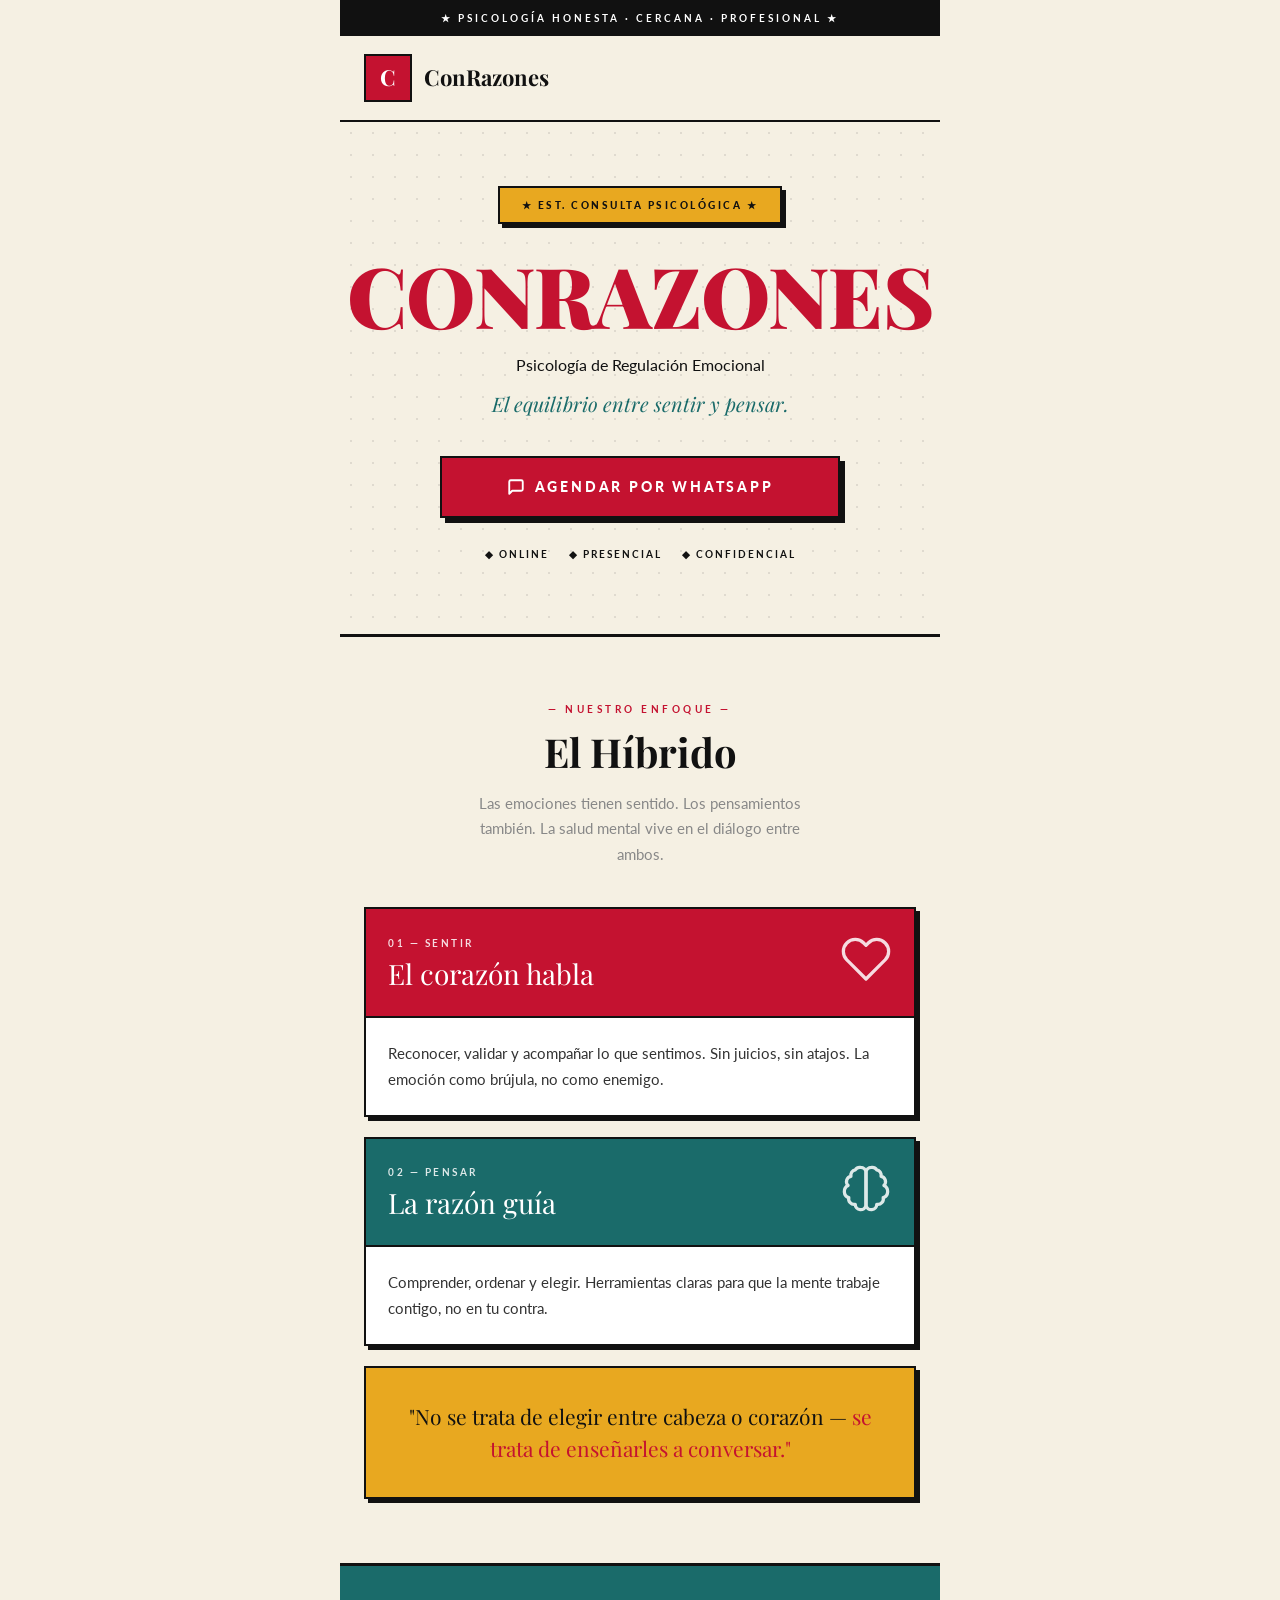
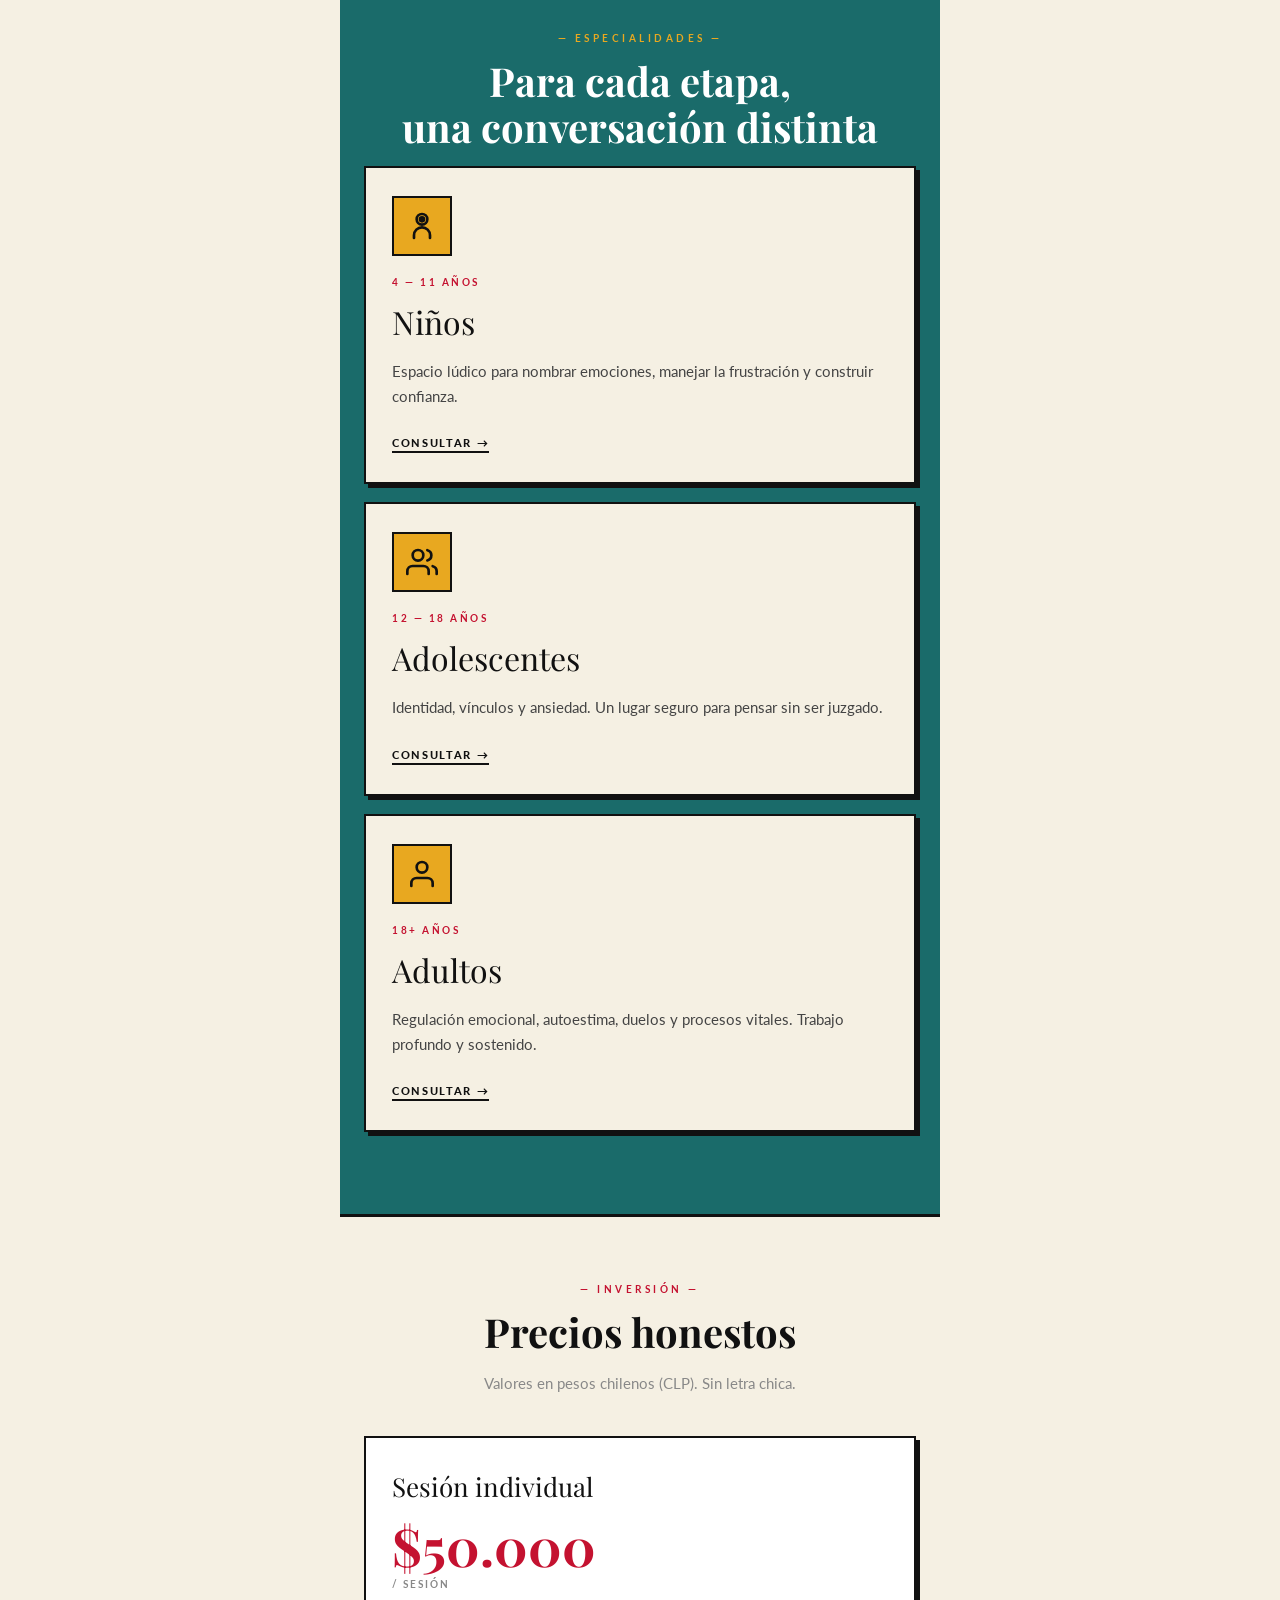
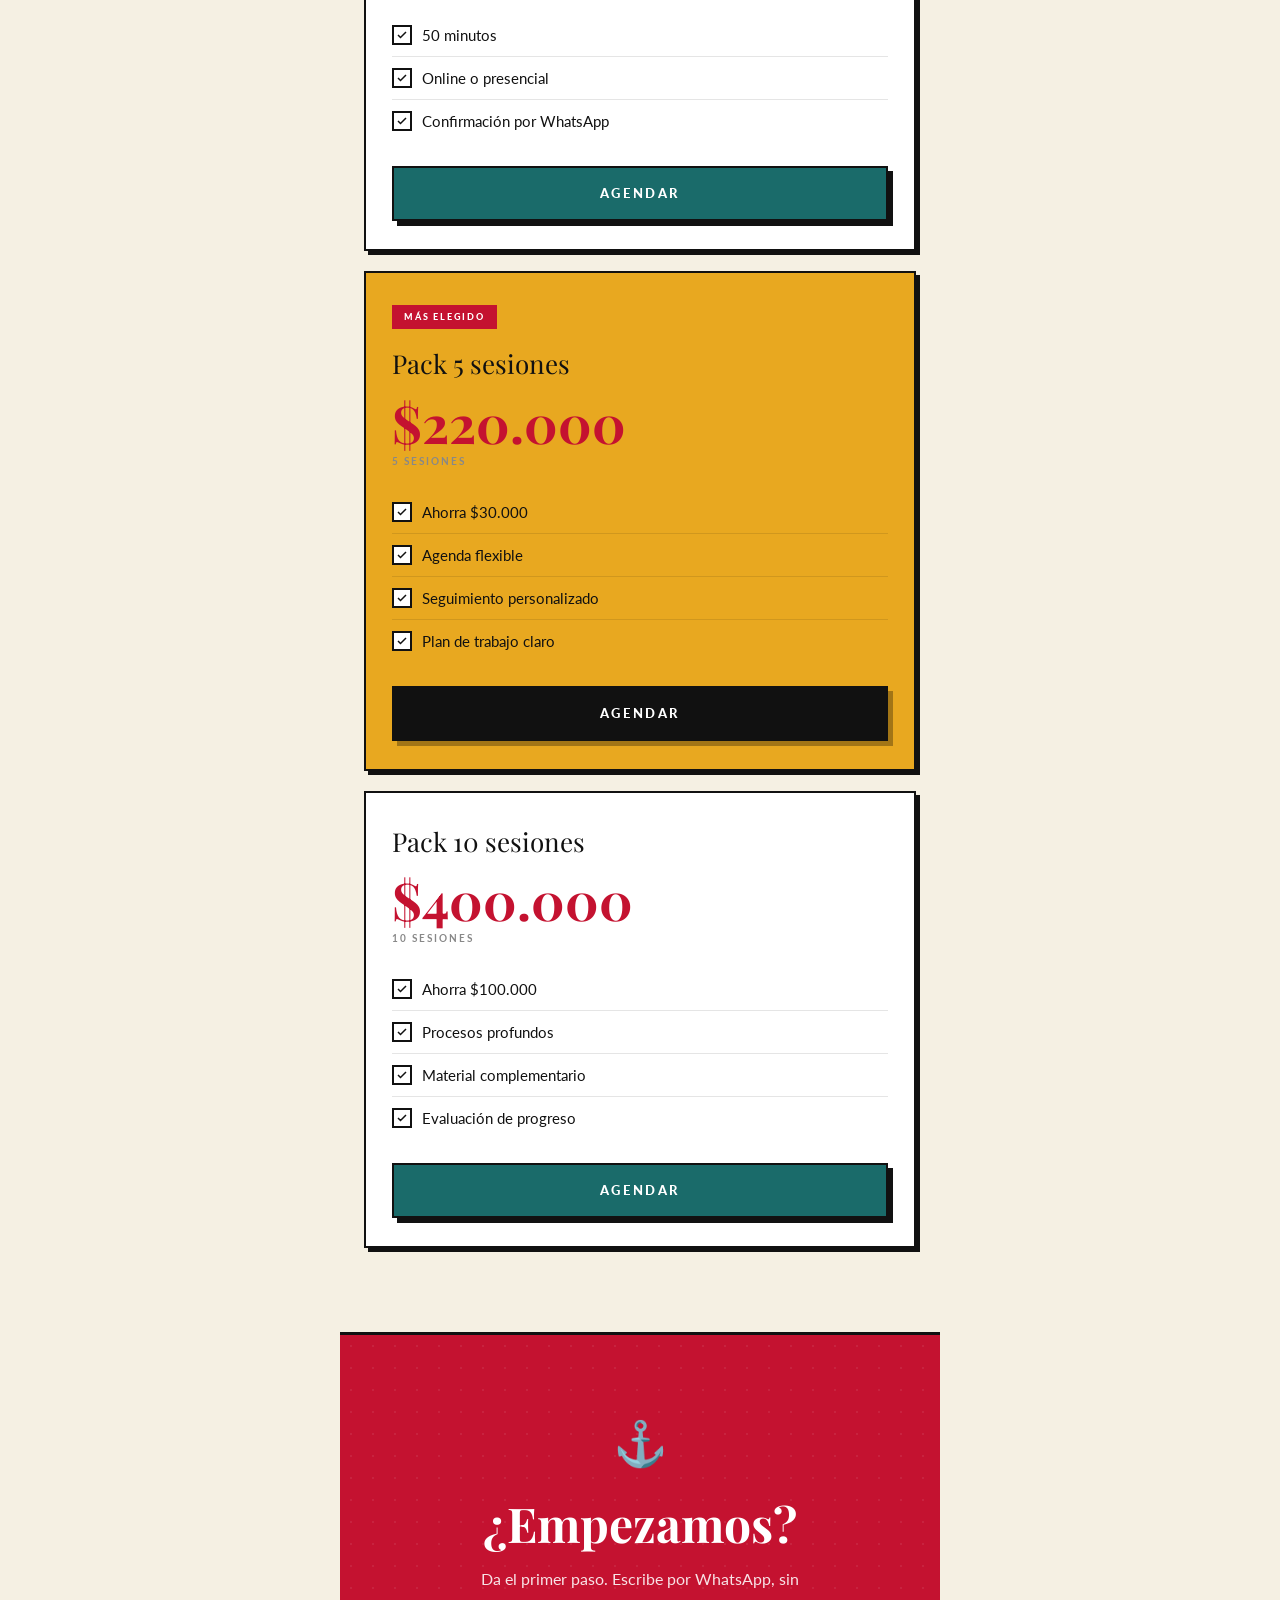
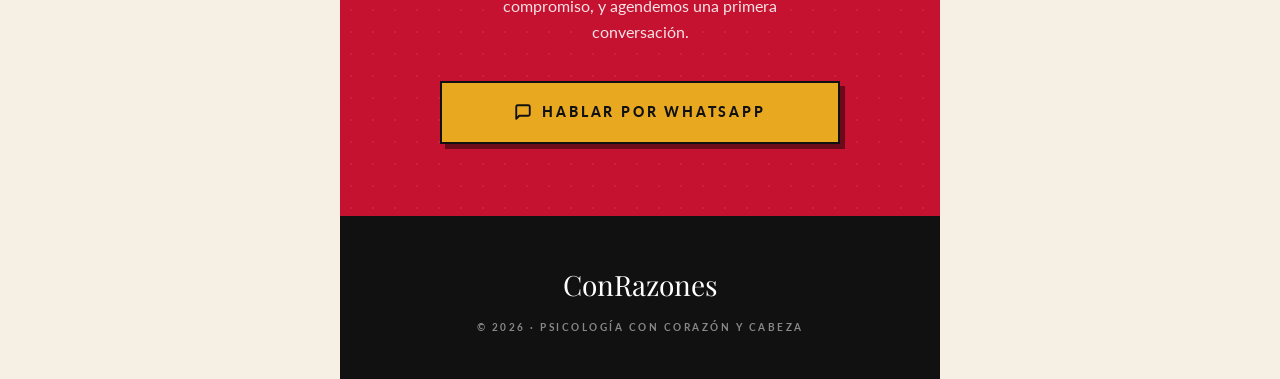
==== index.html @ e1b602b2 "Initial commit: ConRazones landing page" ====
<!DOCTYPE html>
<html lang="es">
<head>
  <meta charset="UTF-8">
  <meta name="viewport" content="width=device-width, initial-scale=1.0">
  <title>ConRazones — Psicología de Regulación Emocional</title>
  <link rel="preconnect" href="https://fonts.googleapis.com">
  <link rel="preconnect" href="https://fonts.gstatic.com" crossorigin>
  <link href="https://fonts.googleapis.com/css2?family=Playfair+Display:ital,wght@0,400;0,600;0,700;0,900;1,400;1,600&family=Lato:wght@300;400;700;900&display=swap" rel="stylesheet">
  <link rel="stylesheet" href="style.css">
</head>
<body>

  <!-- Announcement Bar -->
  <div class="announcement-bar">
    ★ PSICOLOGÍA HONESTA · CERCANA · PROFESIONAL ★
  </div>

  <!-- Header -->
  <header class="site-header">
    <div class="logo">
      <div class="logo-mark">C</div>
      <span class="logo-name">ConRazones</span>
    </div>
  </header>

  <!-- Hero -->
  <section class="hero" id="inicio">
    <div class="hero-inner">
      <span class="hero-badge">★ EST. CONSULTA PSICOLÓGICA ★</span>
      <h1 class="hero-title">CONRAZONES</h1>
      <p class="hero-sub">Psicología de Regulación Emocional</p>
      <p class="hero-tagline">El equilibrio entre sentir y pensar.</p>
      <a href="https://wa.me/56900000000?text=Hola%2C%20me%20gustar%C3%ADa%20agendar%20una%20consulta"
         class="btn btn--red btn--large" target="_blank" rel="noopener">
        <svg class="btn-icon" xmlns="http://www.w3.org/2000/svg" viewBox="0 0 24 24" fill="none" stroke="currentColor" stroke-width="2.5" stroke-linecap="round" stroke-linejoin="round">
          <path d="M21 15a2 2 0 0 1-2 2H7l-4 4V5a2 2 0 0 1 2-2h14a2 2 0 0 1 2 2z"/>
        </svg>
        AGENDAR POR WHATSAPP
      </a>
      <div class="hero-pills">
        <span>◆ ONLINE</span>
        <span>◆ PRESENCIAL</span>
        <span>◆ CONFIDENCIAL</span>
      </div>
    </div>
  </section>

  <!-- Nuestro Enfoque -->
  <section class="approach" id="enfoque">
    <div class="container">
      <p class="eyebrow eyebrow--red">— NUESTRO ENFOQUE —</p>
      <h2 class="section-heading">El Híbrido</h2>
      <p class="section-body">Las emociones tienen sentido. Los pensamientos también. La salud mental vive en el diálogo entre ambos.</p>

      <!-- Card Sentir -->
      <div class="method-card">
        <div class="method-card__header method-card__header--red">
          <div class="method-card__text">
            <span class="method-card__label">01 — SENTIR</span>
            <h3 class="method-card__title">El corazón habla</h3>
          </div>
          <div class="method-card__icon">
            <svg xmlns="http://www.w3.org/2000/svg" width="52" height="52" viewBox="0 0 24 24" fill="none" stroke="currentColor" stroke-width="1.5" stroke-linecap="round" stroke-linejoin="round">
              <path d="M20.84 4.61a5.5 5.5 0 0 0-7.78 0L12 5.67l-1.06-1.06a5.5 5.5 0 0 0-7.78 7.78l1.06 1.06L12 21.23l7.78-7.78 1.06-1.06a5.5 5.5 0 0 0 0-7.78z"/>
            </svg>
          </div>
        </div>
        <div class="method-card__body">
          Reconocer, validar y acompañar lo que sentimos. Sin juicios, sin atajos. La emoción como brújula, no como enemigo.
        </div>
      </div>

      <!-- Card Pensar -->
      <div class="method-card">
        <div class="method-card__header method-card__header--teal">
          <div class="method-card__text">
            <span class="method-card__label">02 — PENSAR</span>
            <h3 class="method-card__title">La razón guía</h3>
          </div>
          <div class="method-card__icon">
            <svg xmlns="http://www.w3.org/2000/svg" width="52" height="52" viewBox="0 0 24 24" fill="none" stroke="currentColor" stroke-width="1.5" stroke-linecap="round" stroke-linejoin="round">
              <path d="M9.5 2A2.5 2.5 0 0 1 12 4.5v15a2.5 2.5 0 0 1-4.96-.46 2.5 2.5 0 0 1-2.96-3.08 3 3 0 0 1-.34-5.58 2.5 2.5 0 0 1 1.32-4.24 2.5 2.5 0 0 1 1.98-3A2.5 2.5 0 0 1 9.5 2Z"/>
              <path d="M14.5 2A2.5 2.5 0 0 0 12 4.5v15a2.5 2.5 0 0 0 4.96-.46 2.5 2.5 0 0 0 2.96-3.08 3 3 0 0 0 .34-5.58 2.5 2.5 0 0 0-1.32-4.24 2.5 2.5 0 0 0-1.98-3A2.5 2.5 0 0 0 14.5 2Z"/>
            </svg>
          </div>
        </div>
        <div class="method-card__body">
          Comprender, ordenar y elegir. Herramientas claras para que la mente trabaje contigo, no en tu contra.
        </div>
      </div>

      <!-- Quote -->
      <blockquote class="quote-block">
        "No se trata de elegir entre cabeza o corazón —
        <em class="quote-accent">se trata de enseñarles a conversar."</em>
      </blockquote>
    </div>
  </section>

  <!-- Especialidades -->
  <section class="specialties" id="especialidades">
    <div class="container">
      <p class="eyebrow eyebrow--gold">— ESPECIALIDADES —</p>
      <h2 class="section-heading section-heading--white">Para cada etapa,<br>una conversación distinta</h2>

      <!-- Niños -->
      <div class="specialty-card">
        <div class="specialty-card__icon">
          <svg xmlns="http://www.w3.org/2000/svg" width="32" height="32" viewBox="0 0 24 24" fill="none" stroke="currentColor" stroke-width="2" stroke-linecap="round" stroke-linejoin="round">
            <circle cx="12" cy="7" r="4"/>
            <path d="M6 21v-2a6 6 0 0 1 12 0v2"/>
            <circle cx="12" cy="7" r="1.5" fill="currentColor"/>
          </svg>
        </div>
        <span class="specialty-card__age">4 — 11 AÑOS</span>
        <h3 class="specialty-card__title">Niños</h3>
        <p class="specialty-card__desc">Espacio lúdico para nombrar emociones, manejar la frustración y construir confianza.</p>
        <a href="https://wa.me/56900000000?text=Hola%2C%20me%20interesa%20consultar%20por%20ni%C3%B1os"
           class="specialty-card__link" target="_blank" rel="noopener">CONSULTAR →</a>
      </div>

      <!-- Adolescentes -->
      <div class="specialty-card">
        <div class="specialty-card__icon">
          <svg xmlns="http://www.w3.org/2000/svg" width="32" height="32" viewBox="0 0 24 24" fill="none" stroke="currentColor" stroke-width="2" stroke-linecap="round" stroke-linejoin="round">
            <path d="M17 21v-2a4 4 0 0 0-4-4H5a4 4 0 0 0-4 4v2"/>
            <circle cx="9" cy="7" r="4"/>
            <path d="M23 21v-2a4 4 0 0 0-3-3.87"/>
            <path d="M16 3.13a4 4 0 0 1 0 7.75"/>
          </svg>
        </div>
        <span class="specialty-card__age">12 — 18 AÑOS</span>
        <h3 class="specialty-card__title">Adolescentes</h3>
        <p class="specialty-card__desc">Identidad, vínculos y ansiedad. Un lugar seguro para pensar sin ser juzgado.</p>
        <a href="https://wa.me/56900000000?text=Hola%2C%20me%20interesa%20consultar%20por%20adolescentes"
           class="specialty-card__link" target="_blank" rel="noopener">CONSULTAR →</a>
      </div>

      <!-- Adultos -->
      <div class="specialty-card">
        <div class="specialty-card__icon">
          <svg xmlns="http://www.w3.org/2000/svg" width="32" height="32" viewBox="0 0 24 24" fill="none" stroke="currentColor" stroke-width="2" stroke-linecap="round" stroke-linejoin="round">
            <path d="M20 21v-2a4 4 0 0 0-4-4H8a4 4 0 0 0-4 4v2"/>
            <circle cx="12" cy="7" r="4"/>
          </svg>
        </div>
        <span class="specialty-card__age">18+ AÑOS</span>
        <h3 class="specialty-card__title">Adultos</h3>
        <p class="specialty-card__desc">Regulación emocional, autoestima, duelos y procesos vitales. Trabajo profundo y sostenido.</p>
        <a href="https://wa.me/56900000000?text=Hola%2C%20me%20interesa%20consultar%20para%20adultos"
           class="specialty-card__link" target="_blank" rel="noopener">CONSULTAR →</a>
      </div>
    </div>
  </section>

  <!-- Inversión / Precios -->
  <section class="pricing" id="inversion">
    <div class="container">
      <p class="eyebrow eyebrow--red">— INVERSIÓN —</p>
      <h2 class="section-heading">Precios honestos</h2>
      <p class="section-body">Valores en pesos chilenos (CLP). Sin letra chica.</p>

      <!-- Sesión Individual -->
      <div class="price-card">
        <h3 class="price-card__name">Sesión individual</h3>
        <div class="price-card__amount">$50.000</div>
        <div class="price-card__period">/ SESIÓN</div>
        <ul class="price-card__features">
          <li><span class="check-box"><svg xmlns="http://www.w3.org/2000/svg" width="12" height="12" viewBox="0 0 24 24" fill="none" stroke="currentColor" stroke-width="3"><polyline points="20 6 9 17 4 12"/></svg></span> 50 minutos</li>
          <li><span class="check-box"><svg xmlns="http://www.w3.org/2000/svg" width="12" height="12" viewBox="0 0 24 24" fill="none" stroke="currentColor" stroke-width="3"><polyline points="20 6 9 17 4 12"/></svg></span> Online o presencial</li>
          <li><span class="check-box"><svg xmlns="http://www.w3.org/2000/svg" width="12" height="12" viewBox="0 0 24 24" fill="none" stroke="currentColor" stroke-width="3"><polyline points="20 6 9 17 4 12"/></svg></span> Confirmación por WhatsApp</li>
        </ul>
        <a href="https://wa.me/56900000000?text=Hola%2C%20quiero%20agendar%20una%20sesi%C3%B3n%20individual"
           class="btn btn--teal btn--block" target="_blank" rel="noopener">AGENDAR</a>
      </div>

      <!-- Pack 5 (featured) -->
      <div class="price-card price-card--featured">
        <span class="price-card__badge">MÁS ELEGIDO</span>
        <h3 class="price-card__name">Pack 5 sesiones</h3>
        <div class="price-card__amount">$220.000</div>
        <div class="price-card__period">5 SESIONES</div>
        <ul class="price-card__features">
          <li><span class="check-box"><svg xmlns="http://www.w3.org/2000/svg" width="12" height="12" viewBox="0 0 24 24" fill="none" stroke="currentColor" stroke-width="3"><polyline points="20 6 9 17 4 12"/></svg></span> Ahorra $30.000</li>
          <li><span class="check-box"><svg xmlns="http://www.w3.org/2000/svg" width="12" height="12" viewBox="0 0 24 24" fill="none" stroke="currentColor" stroke-width="3"><polyline points="20 6 9 17 4 12"/></svg></span> Agenda flexible</li>
          <li><span class="check-box"><svg xmlns="http://www.w3.org/2000/svg" width="12" height="12" viewBox="0 0 24 24" fill="none" stroke="currentColor" stroke-width="3"><polyline points="20 6 9 17 4 12"/></svg></span> Seguimiento personalizado</li>
          <li><span class="check-box"><svg xmlns="http://www.w3.org/2000/svg" width="12" height="12" viewBox="0 0 24 24" fill="none" stroke="currentColor" stroke-width="3"><polyline points="20 6 9 17 4 12"/></svg></span> Plan de trabajo claro</li>
        </ul>
        <a href="https://wa.me/56900000000?text=Hola%2C%20quiero%20el%20pack%20de%205%20sesiones"
           class="btn btn--dark btn--block" target="_blank" rel="noopener">AGENDAR</a>
      </div>

      <!-- Pack 10 -->
      <div class="price-card">
        <h3 class="price-card__name">Pack 10 sesiones</h3>
        <div class="price-card__amount">$400.000</div>
        <div class="price-card__period">10 SESIONES</div>
        <ul class="price-card__features">
          <li><span class="check-box"><svg xmlns="http://www.w3.org/2000/svg" width="12" height="12" viewBox="0 0 24 24" fill="none" stroke="currentColor" stroke-width="3"><polyline points="20 6 9 17 4 12"/></svg></span> Ahorra $100.000</li>
          <li><span class="check-box"><svg xmlns="http://www.w3.org/2000/svg" width="12" height="12" viewBox="0 0 24 24" fill="none" stroke="currentColor" stroke-width="3"><polyline points="20 6 9 17 4 12"/></svg></span> Procesos profundos</li>
          <li><span class="check-box"><svg xmlns="http://www.w3.org/2000/svg" width="12" height="12" viewBox="0 0 24 24" fill="none" stroke="currentColor" stroke-width="3"><polyline points="20 6 9 17 4 12"/></svg></span> Material complementario</li>
          <li><span class="check-box"><svg xmlns="http://www.w3.org/2000/svg" width="12" height="12" viewBox="0 0 24 24" fill="none" stroke="currentColor" stroke-width="3"><polyline points="20 6 9 17 4 12"/></svg></span> Evaluación de progreso</li>
        </ul>
        <a href="https://wa.me/56900000000?text=Hola%2C%20quiero%20el%20pack%20de%2010%20sesiones"
           class="btn btn--teal btn--block" target="_blank" rel="noopener">AGENDAR</a>
      </div>
    </div>
  </section>

  <!-- CTA Final -->
  <section class="cta-section">
    <div class="container">
      <div class="cta-anchor">⚓</div>
      <h2 class="cta-title">¿Empezamos?</h2>
      <p class="cta-body">Da el primer paso. Escribe por WhatsApp, sin compromiso, y agendemos una primera conversación.</p>
      <a href="https://wa.me/56900000000?text=Hola%2C%20quiero%20empezar%20una%20primera%20consulta"
         class="btn btn--gold btn--large" target="_blank" rel="noopener">
        <svg class="btn-icon" xmlns="http://www.w3.org/2000/svg" viewBox="0 0 24 24" fill="none" stroke="currentColor" stroke-width="2.5" stroke-linecap="round" stroke-linejoin="round">
          <path d="M21 15a2 2 0 0 1-2 2H7l-4 4V5a2 2 0 0 1 2-2h14a2 2 0 0 1 2 2z"/>
        </svg>
        HABLAR POR WHATSAPP
      </a>
    </div>
  </section>

  <!-- Footer -->
  <footer class="site-footer">
    <p class="footer-brand">ConRazones</p>
    <p class="footer-copy">© 2026 · PSICOLOGÍA CON CORAZÓN Y CABEZA</p>
  </footer>

</body>
</html>
---- style.css ----
/* ================================================
   ConRazones — Retro Psychology Landing Page
   ================================================ */

*, *::before, *::after {
  box-sizing: border-box;
  margin: 0;
  padding: 0;
}

:root {
  --cream: #F5F0E3;
  --red:   #C41230;
  --teal:  #1A6B6A;
  --gold:  #E8A820;
  --black: #111111;
  --white: #FFFFFF;
  --gray:  #888888;
  --shadow: 4px 4px 0px var(--black);
}

html { scroll-behavior: smooth; }

body {
  font-family: 'Lato', sans-serif;
  background: var(--cream);
  color: var(--black);
  max-width: 520px;
  margin: 0 auto;
  line-height: 1.6;
  overflow-x: hidden;
}

/* Full-viewport cream bg on desktop */
html { background: var(--cream); }

/* ================================================
   ANNOUNCEMENT BAR
   ================================================ */

.announcement-bar {
  background: var(--black);
  color: var(--white);
  text-align: center;
  padding: 10px 16px;
  font-size: 10px;
  font-weight: 700;
  letter-spacing: 0.3em;
  text-transform: uppercase;
}

/* ================================================
   HEADER
   ================================================ */

.site-header {
  background: var(--cream);
  padding: 18px 24px;
  border-bottom: 2.5px solid var(--black);
}

.logo {
  display: flex;
  align-items: center;
  gap: 12px;
}

.logo-mark {
  width: 48px;
  height: 48px;
  background: var(--red);
  color: var(--white);
  font-family: 'Playfair Display', serif;
  font-size: 22px;
  font-weight: 700;
  display: flex;
  align-items: center;
  justify-content: center;
  border: 2px solid var(--black);
  flex-shrink: 0;
}

.logo-name {
  font-family: 'Playfair Display', serif;
  font-size: 22px;
  font-weight: 700;
  color: var(--black);
}

/* ================================================
   HERO
   ================================================ */

.hero {
  background-color: var(--cream);
  background-image: radial-gradient(circle, rgba(0,0,0,0.09) 1.5px, transparent 1.5px);
  background-size: 22px 22px;
  padding: 64px 24px 72px;
  border-bottom: 3px solid var(--black);
  text-align: center;
}

.hero-inner {
  display: flex;
  flex-direction: column;
  align-items: center;
}

.hero-badge {
  display: inline-block;
  background: var(--gold);
  color: var(--black);
  font-size: 10px;
  font-weight: 900;
  letter-spacing: 0.25em;
  padding: 9px 22px;
  border: 2px solid var(--black);
  box-shadow: var(--shadow);
  margin-bottom: 28px;
}

.hero-title {
  font-family: 'Playfair Display', serif;
  font-size: 72px;
  font-weight: 900;
  color: var(--red);
  line-height: 1;
  letter-spacing: -0.01em;
  margin-bottom: 16px;
}

.hero-sub {
  font-size: 16px;
  font-weight: 400;
  color: var(--black);
  margin-bottom: 10px;
}

.hero-tagline {
  font-family: 'Playfair Display', serif;
  font-size: 20px;
  font-style: italic;
  color: var(--teal);
  margin-bottom: 36px;
}

.hero-pills {
  display: flex;
  justify-content: center;
  flex-wrap: wrap;
  gap: 12px 20px;
  margin-top: 28px;
  font-size: 10px;
  font-weight: 700;
  letter-spacing: 0.2em;
  color: var(--black);
}

/* ================================================
   BUTTONS
   ================================================ */

.btn {
  display: inline-flex;
  align-items: center;
  justify-content: center;
  gap: 10px;
  padding: 15px 28px;
  font-family: 'Lato', sans-serif;
  font-size: 13px;
  font-weight: 900;
  letter-spacing: 0.2em;
  text-transform: uppercase;
  text-decoration: none;
  border: 2px solid var(--black);
  cursor: pointer;
  transition: transform 0.08s, box-shadow 0.08s;
  user-select: none;
}

.btn:active {
  transform: translate(4px, 4px);
  box-shadow: none !important;
}

.btn--large {
  padding: 18px 32px;
  font-size: 14px;
  width: 100%;
  max-width: 400px;
}

.btn--block {
  width: 100%;
  display: flex;
}

.btn--red  { background: var(--red);   color: var(--white); box-shadow: 5px 5px 0px var(--black); }
.btn--teal { background: var(--teal);  color: var(--white); box-shadow: 5px 5px 0px var(--black); }
.btn--dark { background: var(--black); color: var(--white); box-shadow: 5px 5px 0px rgba(0,0,0,0.3); }
.btn--gold { background: var(--gold);  color: var(--black); box-shadow: 5px 5px 0px rgba(0,0,0,0.45); }

.btn-icon {
  width: 18px;
  height: 18px;
  flex-shrink: 0;
}

/* ================================================
   SHARED
   ================================================ */

.container { width: 100%; }

.eyebrow {
  font-size: 10px;
  font-weight: 700;
  letter-spacing: 0.35em;
  text-align: center;
  text-transform: uppercase;
  margin-bottom: 12px;
}

.eyebrow--red  { color: var(--red); }
.eyebrow--gold { color: var(--gold); }

.section-heading {
  font-family: 'Playfair Display', serif;
  font-size: 40px;
  font-weight: 700;
  text-align: center;
  line-height: 1.15;
  margin-bottom: 16px;
  color: var(--black);
}

.section-heading--white { color: var(--white); }

.section-body {
  text-align: center;
  color: var(--gray);
  font-size: 15px;
  line-height: 1.7;
  max-width: 360px;
  margin: 0 auto 40px;
}

/* ================================================
   APPROACH / ENFOQUE
   ================================================ */

.approach {
  background: var(--cream);
  padding: 64px 24px;
}

.method-card {
  border: 2px solid var(--black);
  box-shadow: var(--shadow);
  margin-bottom: 20px;
  overflow: hidden;
}

.method-card__header {
  padding: 24px 22px;
  display: flex;
  align-items: center;
  justify-content: space-between;
  gap: 16px;
}

.method-card__header--red  { background: var(--red);  color: var(--white); }
.method-card__header--teal { background: var(--teal); color: var(--white); }

.method-card__label {
  display: block;
  font-size: 10px;
  font-weight: 700;
  letter-spacing: 0.25em;
  opacity: 0.85;
  margin-bottom: 6px;
}

.method-card__title {
  font-family: 'Playfair Display', serif;
  font-size: 28px;
  font-weight: 400;
  line-height: 1.2;
}

.method-card__icon { flex-shrink: 0; opacity: 0.85; }

.method-card__body {
  background: var(--white);
  padding: 22px;
  font-size: 15px;
  line-height: 1.75;
  color: #333;
  border-top: 2px solid var(--black);
}

.quote-block {
  background: var(--gold);
  border: 2px solid var(--black);
  box-shadow: var(--shadow);
  padding: 32px 28px;
  font-family: 'Playfair Display', serif;
  font-size: 21px;
  line-height: 1.55;
  text-align: center;
  font-style: normal;
  color: var(--black);
  margin-top: 4px;
}

.quote-accent { color: var(--red); font-style: normal; }

/* ================================================
   SPECIALTIES
   ================================================ */

.specialties {
  background: var(--teal);
  padding: 64px 24px;
  border-top: 3px solid var(--black);
  border-bottom: 3px solid var(--black);
}

.specialty-card {
  background: var(--cream);
  border: 2px solid var(--black);
  box-shadow: var(--shadow);
  padding: 28px 26px;
  margin-bottom: 18px;
}

.specialty-card__icon {
  width: 60px;
  height: 60px;
  background: var(--gold);
  border: 2px solid var(--black);
  display: flex;
  align-items: center;
  justify-content: center;
  margin-bottom: 18px;
}

.specialty-card__age {
  display: block;
  font-size: 10px;
  font-weight: 700;
  letter-spacing: 0.25em;
  color: var(--red);
  margin-bottom: 6px;
}

.specialty-card__title {
  font-family: 'Playfair Display', serif;
  font-size: 32px;
  font-weight: 400;
  margin-bottom: 12px;
  color: var(--black);
}

.specialty-card__desc {
  font-size: 15px;
  line-height: 1.65;
  color: #444;
  margin-bottom: 20px;
}

.specialty-card__link {
  font-size: 11px;
  font-weight: 900;
  letter-spacing: 0.15em;
  color: var(--black);
  text-decoration: none;
  border-bottom: 2px solid var(--black);
  padding-bottom: 2px;
  transition: opacity 0.2s;
}

.specialty-card__link:hover { opacity: 0.6; }

/* ================================================
   PRICING
   ================================================ */

.pricing {
  padding: 64px 24px;
  background: var(--cream);
}

.price-card {
  background: var(--white);
  border: 2px solid var(--black);
  box-shadow: var(--shadow);
  padding: 28px 26px;
  margin-bottom: 20px;
}

.price-card--featured { background: var(--gold); }

.price-card__badge {
  display: inline-block;
  background: var(--red);
  color: var(--white);
  font-size: 9px;
  font-weight: 900;
  letter-spacing: 0.2em;
  padding: 5px 12px;
  margin-bottom: 14px;
}

.price-card__name {
  font-family: 'Playfair Display', serif;
  font-size: 26px;
  font-weight: 400;
  margin-bottom: 12px;
  color: var(--black);
}

.price-card__amount {
  font-family: 'Playfair Display', serif;
  font-size: 52px;
  font-weight: 700;
  color: var(--red);
  line-height: 1;
}

.price-card__period {
  font-size: 10px;
  font-weight: 700;
  letter-spacing: 0.2em;
  color: var(--gray);
  margin-top: 4px;
  margin-bottom: 22px;
}

.price-card__features {
  list-style: none;
  margin-bottom: 24px;
}

.price-card__features li {
  display: flex;
  align-items: center;
  gap: 10px;
  font-size: 15px;
  padding: 9px 0;
  border-bottom: 1px solid rgba(0,0,0,0.1);
  color: var(--black);
}

.price-card__features li:last-child { border-bottom: none; }

.check-box {
  width: 20px;
  height: 20px;
  border: 2px solid var(--black);
  display: inline-flex;
  align-items: center;
  justify-content: center;
  flex-shrink: 0;
  background: var(--white);
}

/* ================================================
   CTA SECTION
   ================================================ */

.cta-section {
  background: var(--red);
  background-image: radial-gradient(circle, rgba(255,255,255,0.07) 1.5px, transparent 1.5px);
  background-size: 22px 22px;
  padding: 72px 24px;
  text-align: center;
  border-top: 3px solid var(--black);
  border-bottom: 3px solid var(--black);
}

.cta-anchor {
  font-size: 44px;
  margin-bottom: 20px;
}

.cta-title {
  font-family: 'Playfair Display', serif;
  font-size: 48px;
  font-weight: 700;
  color: var(--white);
  margin-bottom: 16px;
  line-height: 1.1;
}

.cta-body {
  font-size: 16px;
  line-height: 1.65;
  color: rgba(255,255,255,0.88);
  max-width: 340px;
  margin: 0 auto 36px;
}

/* ================================================
   FOOTER
   ================================================ */

.site-footer {
  background: var(--black);
  color: var(--white);
  text-align: center;
  padding: 44px 24px;
}

.footer-brand {
  font-family: 'Playfair Display', serif;
  font-size: 28px;
  font-weight: 400;
  margin-bottom: 12px;
}

.footer-copy {
  font-size: 10px;
  font-weight: 700;
  letter-spacing: 0.25em;
  color: rgba(255,255,255,0.5);
}

/* ================================================
   RESPONSIVE
   ================================================ */

@media (min-width: 768px) {
  body { max-width: 600px; }
  .hero-title { font-size: 84px; }
}
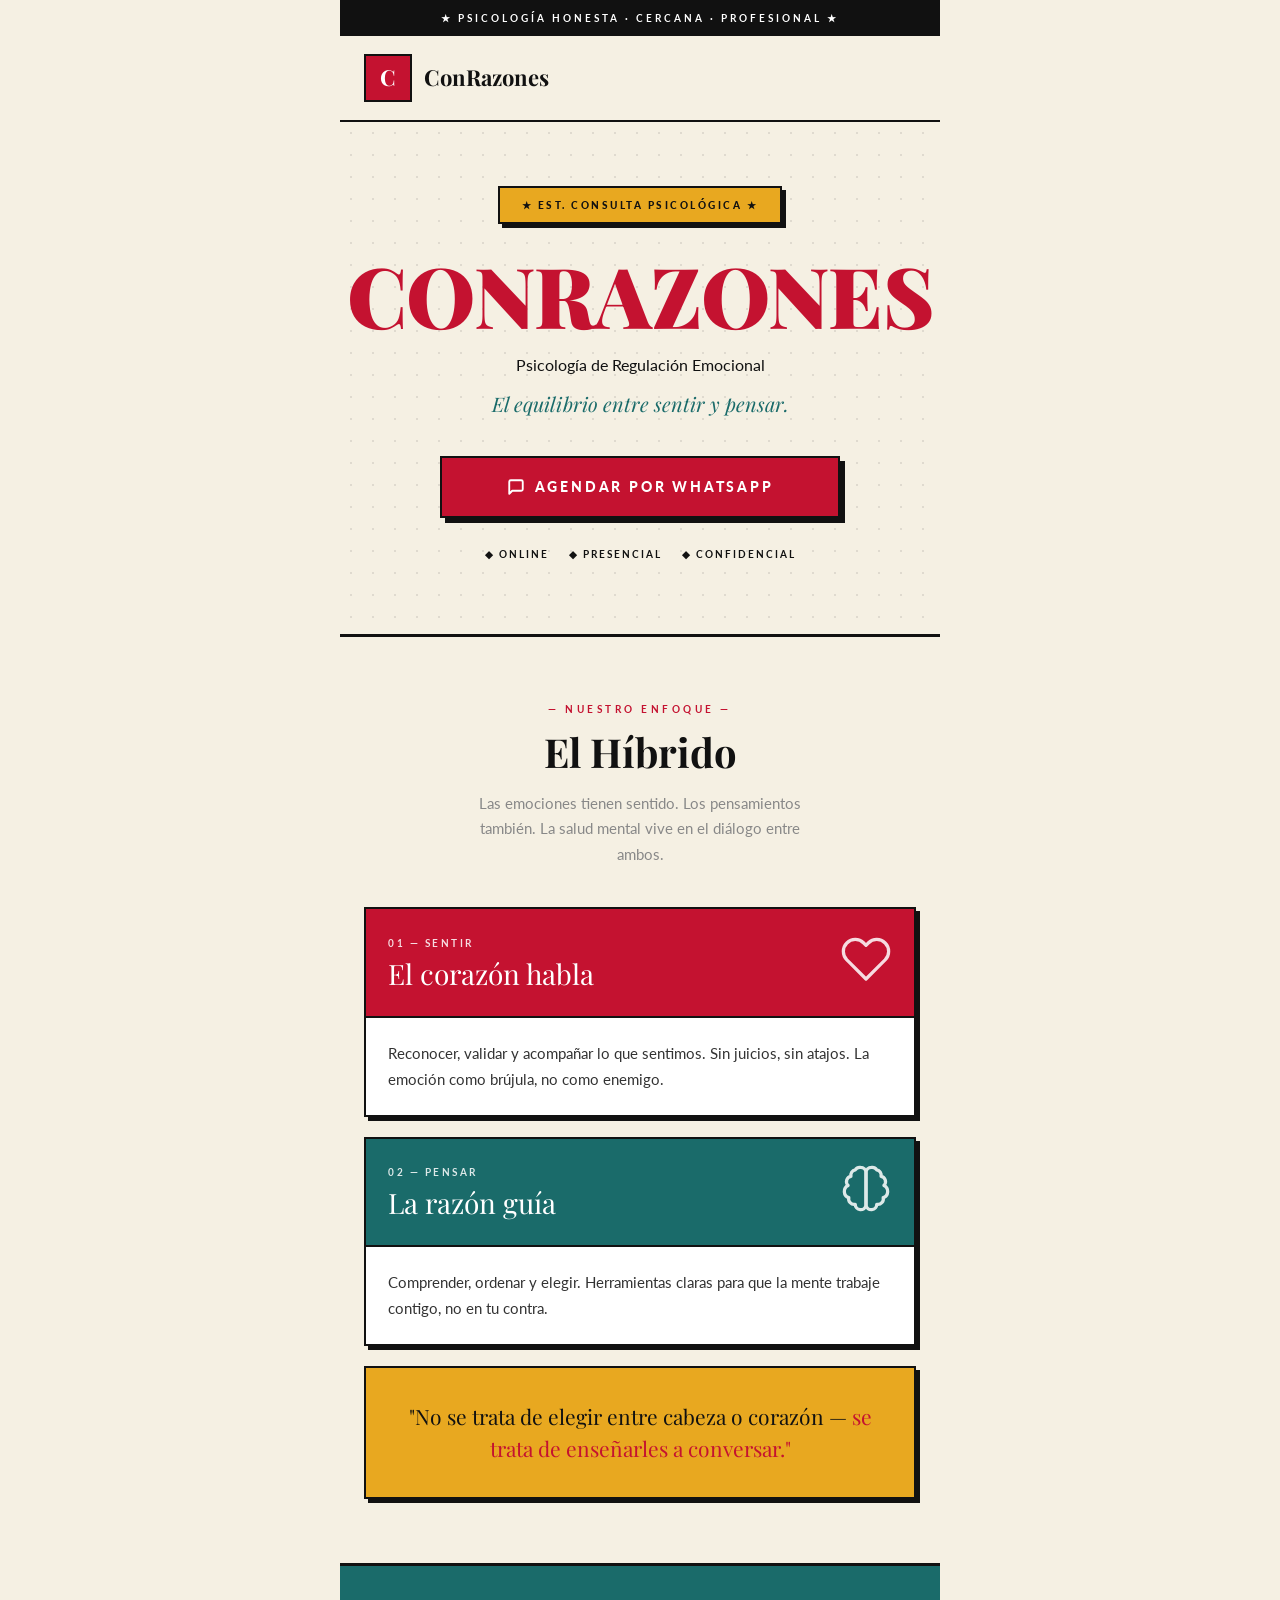
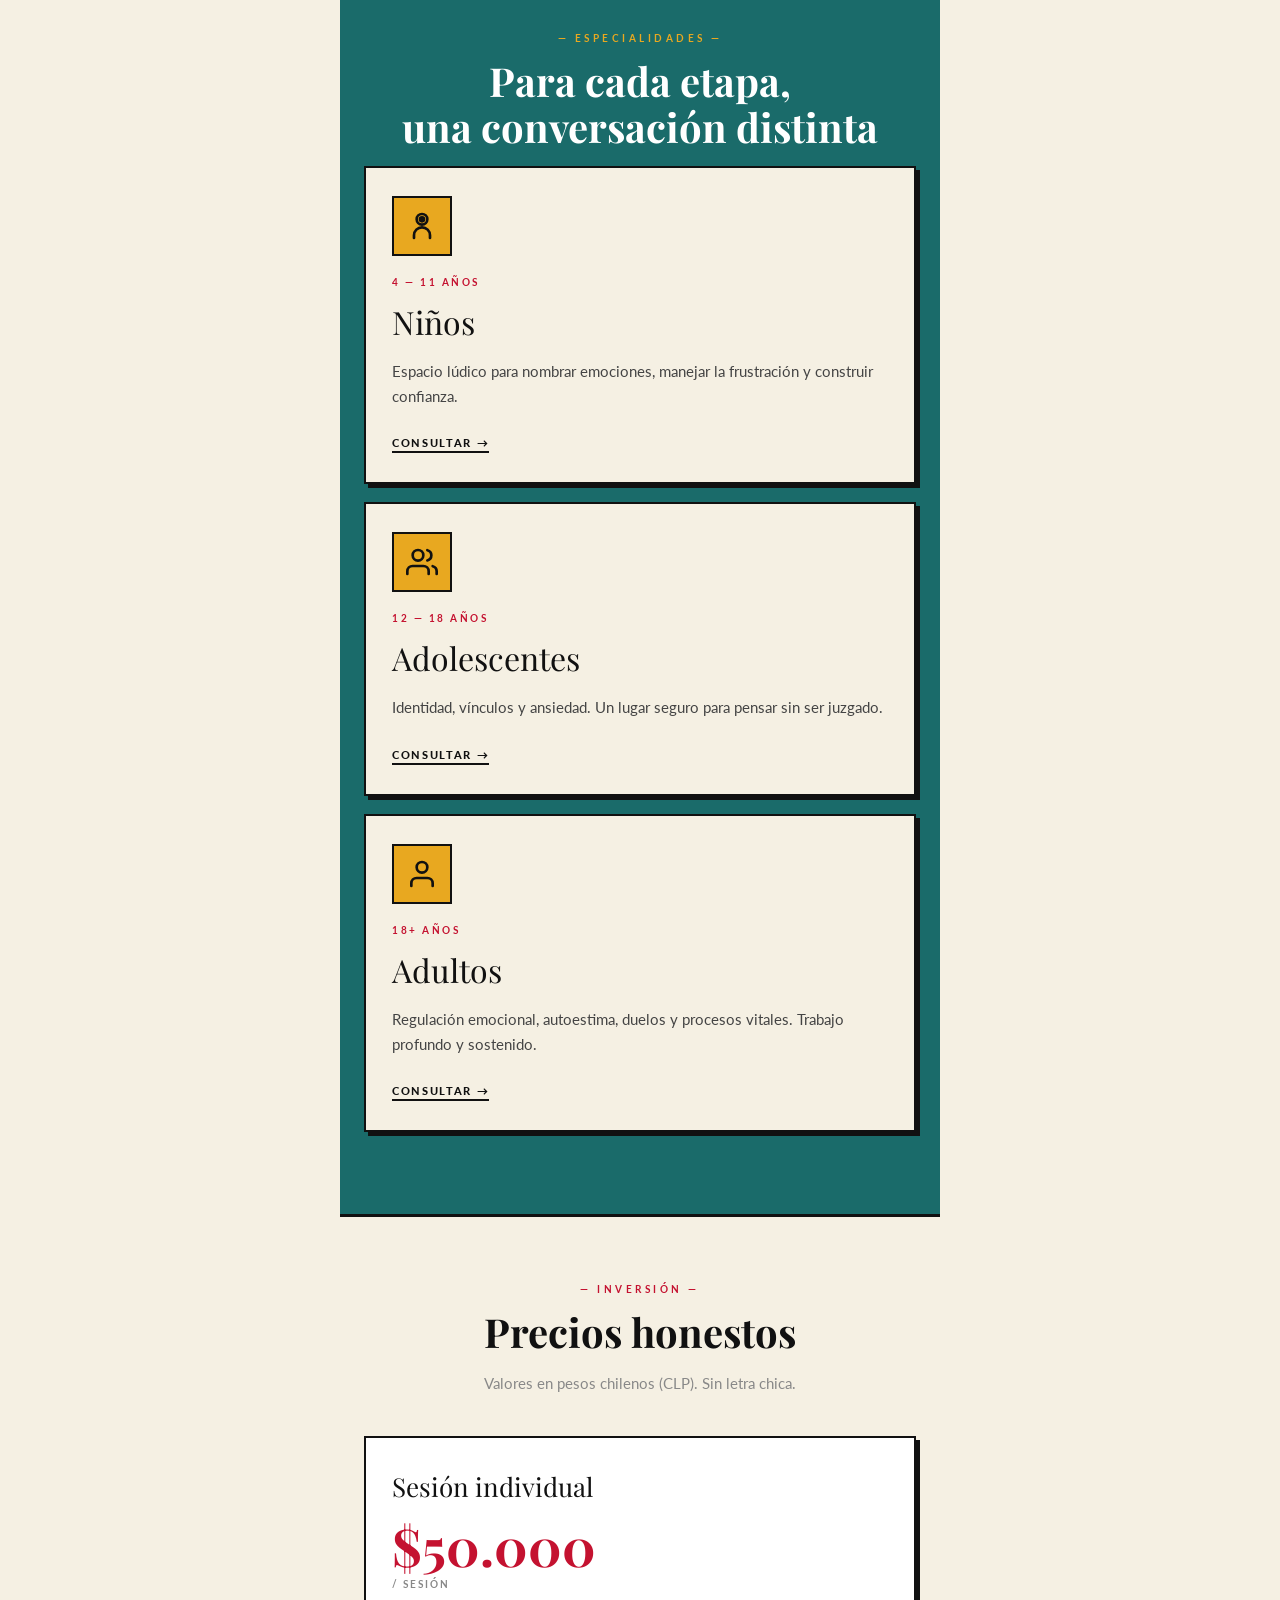
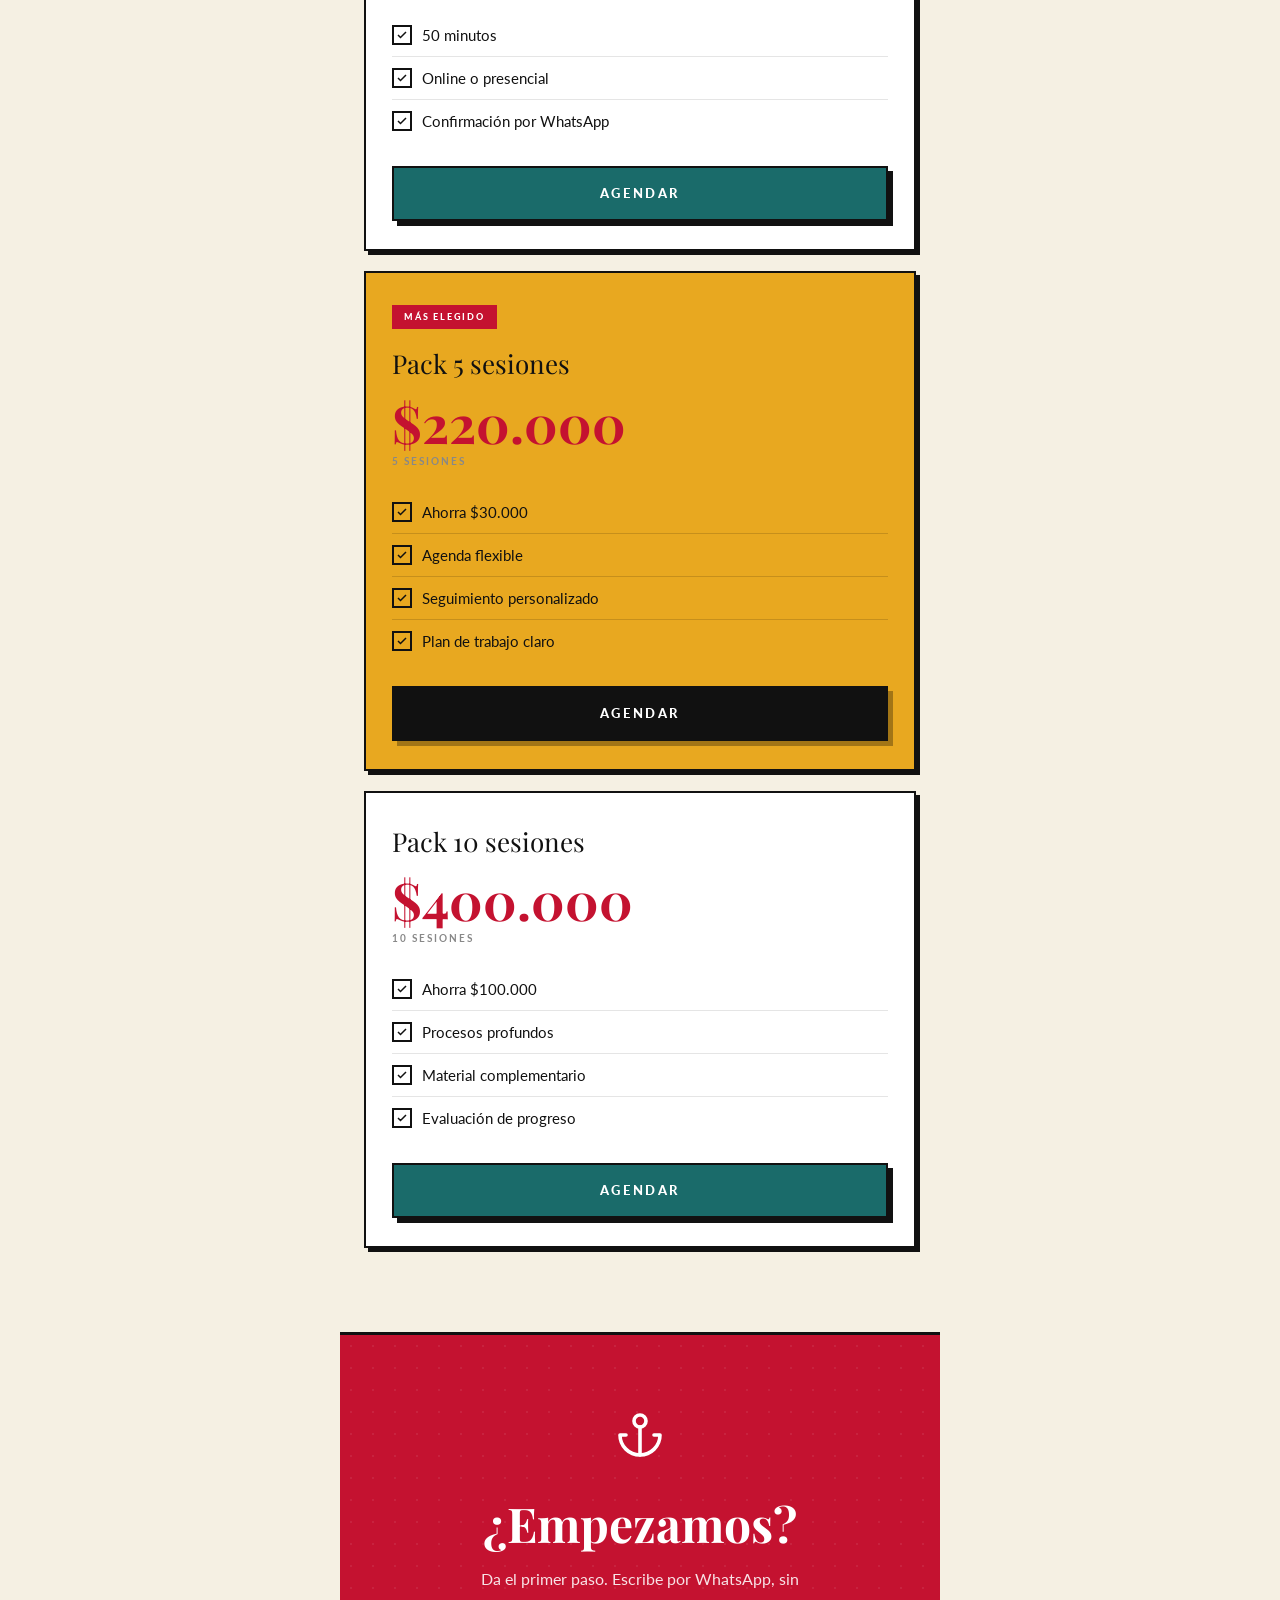
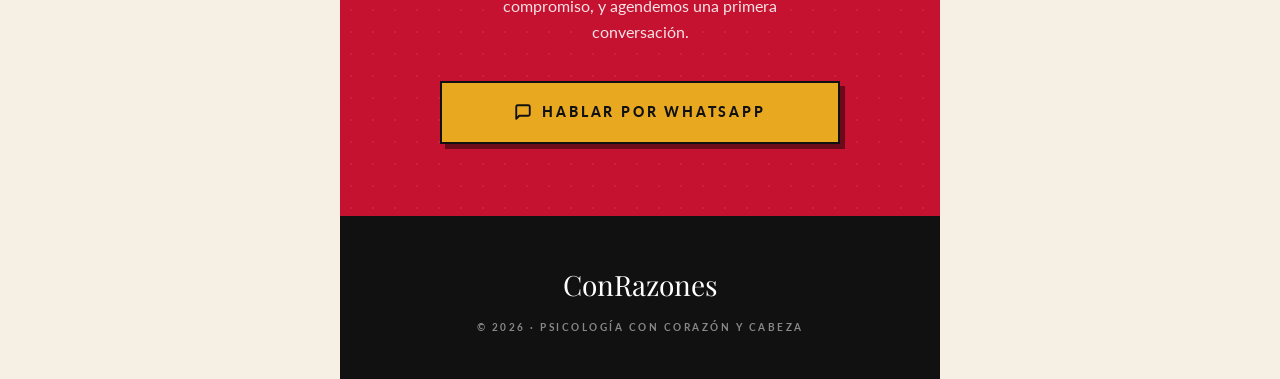
==== commit 517f70e1: "Fix UI issues: white anchor SVG, gold card checkboxes, real WhatsApp number" ====
--- a/index.html
+++ b/index.html
@@ -7,7 +7,7 @@
   <link rel="preconnect" href="https://fonts.googleapis.com">
   <link rel="preconnect" href="https://fonts.gstatic.com" crossorigin>
   <link href="https://fonts.googleapis.com/css2?family=Playfair+Display:ital,wght@0,400;0,600;0,700;0,900;1,400;1,600&family=Lato:wght@300;400;700;900&display=swap" rel="stylesheet">
-  <link rel="stylesheet" href="style.css">
+  <link rel="stylesheet" href="style.css?v=2">
 </head>
 <body>
 
@@ -31,7 +31,7 @@
       <h1 class="hero-title">CONRAZONES</h1>
       <p class="hero-sub">Psicología de Regulación Emocional</p>
       <p class="hero-tagline">El equilibrio entre sentir y pensar.</p>
-      <a href="https://wa.me/56900000000?text=Hola%2C%20me%20gustar%C3%ADa%20agendar%20una%20consulta"
+      <a href="https://wa.me/56988238047?text=Hola%2C%20me%20gustar%C3%ADa%20agendar%20una%20consulta"
          class="btn btn--red btn--large" target="_blank" rel="noopener">
         <svg class="btn-icon" xmlns="http://www.w3.org/2000/svg" viewBox="0 0 24 24" fill="none" stroke="currentColor" stroke-width="2.5" stroke-linecap="round" stroke-linejoin="round">
           <path d="M21 15a2 2 0 0 1-2 2H7l-4 4V5a2 2 0 0 1 2-2h14a2 2 0 0 1 2 2z"/>
@@ -116,7 +116,7 @@
         <span class="specialty-card__age">4 — 11 AÑOS</span>
         <h3 class="specialty-card__title">Niños</h3>
         <p class="specialty-card__desc">Espacio lúdico para nombrar emociones, manejar la frustración y construir confianza.</p>
-        <a href="https://wa.me/56900000000?text=Hola%2C%20me%20interesa%20consultar%20por%20ni%C3%B1os"
+        <a href="https://wa.me/56988238047?text=Hola%2C%20me%20interesa%20consultar%20por%20ni%C3%B1os"
            class="specialty-card__link" target="_blank" rel="noopener">CONSULTAR →</a>
       </div>
 
@@ -133,7 +133,7 @@
         <span class="specialty-card__age">12 — 18 AÑOS</span>
         <h3 class="specialty-card__title">Adolescentes</h3>
         <p class="specialty-card__desc">Identidad, vínculos y ansiedad. Un lugar seguro para pensar sin ser juzgado.</p>
-        <a href="https://wa.me/56900000000?text=Hola%2C%20me%20interesa%20consultar%20por%20adolescentes"
+        <a href="https://wa.me/56988238047?text=Hola%2C%20me%20interesa%20consultar%20por%20adolescentes"
            class="specialty-card__link" target="_blank" rel="noopener">CONSULTAR →</a>
       </div>
 
@@ -148,7 +148,7 @@
         <span class="specialty-card__age">18+ AÑOS</span>
         <h3 class="specialty-card__title">Adultos</h3>
         <p class="specialty-card__desc">Regulación emocional, autoestima, duelos y procesos vitales. Trabajo profundo y sostenido.</p>
-        <a href="https://wa.me/56900000000?text=Hola%2C%20me%20interesa%20consultar%20para%20adultos"
+        <a href="https://wa.me/56988238047?text=Hola%2C%20me%20interesa%20consultar%20para%20adultos"
            class="specialty-card__link" target="_blank" rel="noopener">CONSULTAR →</a>
       </div>
     </div>
@@ -171,7 +171,7 @@
           <li><span class="check-box"><svg xmlns="http://www.w3.org/2000/svg" width="12" height="12" viewBox="0 0 24 24" fill="none" stroke="currentColor" stroke-width="3"><polyline points="20 6 9 17 4 12"/></svg></span> Online o presencial</li>
           <li><span class="check-box"><svg xmlns="http://www.w3.org/2000/svg" width="12" height="12" viewBox="0 0 24 24" fill="none" stroke="currentColor" stroke-width="3"><polyline points="20 6 9 17 4 12"/></svg></span> Confirmación por WhatsApp</li>
         </ul>
-        <a href="https://wa.me/56900000000?text=Hola%2C%20quiero%20agendar%20una%20sesi%C3%B3n%20individual"
+        <a href="https://wa.me/56988238047?text=Hola%2C%20quiero%20agendar%20una%20sesi%C3%B3n%20individual"
            class="btn btn--teal btn--block" target="_blank" rel="noopener">AGENDAR</a>
       </div>
 
@@ -187,7 +187,7 @@
           <li><span class="check-box"><svg xmlns="http://www.w3.org/2000/svg" width="12" height="12" viewBox="0 0 24 24" fill="none" stroke="currentColor" stroke-width="3"><polyline points="20 6 9 17 4 12"/></svg></span> Seguimiento personalizado</li>
           <li><span class="check-box"><svg xmlns="http://www.w3.org/2000/svg" width="12" height="12" viewBox="0 0 24 24" fill="none" stroke="currentColor" stroke-width="3"><polyline points="20 6 9 17 4 12"/></svg></span> Plan de trabajo claro</li>
         </ul>
-        <a href="https://wa.me/56900000000?text=Hola%2C%20quiero%20el%20pack%20de%205%20sesiones"
+        <a href="https://wa.me/56988238047?text=Hola%2C%20quiero%20el%20pack%20de%205%20sesiones"
            class="btn btn--dark btn--block" target="_blank" rel="noopener">AGENDAR</a>
       </div>
 
@@ -202,7 +202,7 @@
           <li><span class="check-box"><svg xmlns="http://www.w3.org/2000/svg" width="12" height="12" viewBox="0 0 24 24" fill="none" stroke="currentColor" stroke-width="3"><polyline points="20 6 9 17 4 12"/></svg></span> Material complementario</li>
           <li><span class="check-box"><svg xmlns="http://www.w3.org/2000/svg" width="12" height="12" viewBox="0 0 24 24" fill="none" stroke="currentColor" stroke-width="3"><polyline points="20 6 9 17 4 12"/></svg></span> Evaluación de progreso</li>
         </ul>
-        <a href="https://wa.me/56900000000?text=Hola%2C%20quiero%20el%20pack%20de%2010%20sesiones"
+        <a href="https://wa.me/56988238047?text=Hola%2C%20quiero%20el%20pack%20de%2010%20sesiones"
            class="btn btn--teal btn--block" target="_blank" rel="noopener">AGENDAR</a>
       </div>
     </div>
@@ -211,10 +211,16 @@
   <!-- CTA Final -->
   <section class="cta-section">
     <div class="container">
-      <div class="cta-anchor">⚓</div>
+      <div class="cta-anchor">
+        <svg xmlns="http://www.w3.org/2000/svg" width="48" height="48" viewBox="0 0 24 24" fill="none" stroke="currentColor" stroke-width="1.8" stroke-linecap="round" stroke-linejoin="round">
+          <circle cx="12" cy="5" r="3"/>
+          <line x1="12" y1="22" x2="12" y2="8"/>
+          <path d="M5 12H2a10 10 0 0 0 20 0h-3"/>
+        </svg>
+      </div>
       <h2 class="cta-title">¿Empezamos?</h2>
       <p class="cta-body">Da el primer paso. Escribe por WhatsApp, sin compromiso, y agendemos una primera conversación.</p>
-      <a href="https://wa.me/56900000000?text=Hola%2C%20quiero%20empezar%20una%20primera%20consulta"
+      <a href="https://wa.me/56988238047?text=Hola%2C%20quiero%20empezar%20una%20primera%20consulta"
          class="btn btn--gold btn--large" target="_blank" rel="noopener">
         <svg class="btn-icon" xmlns="http://www.w3.org/2000/svg" viewBox="0 0 24 24" fill="none" stroke="currentColor" stroke-width="2.5" stroke-linecap="round" stroke-linejoin="round">
           <path d="M21 15a2 2 0 0 1-2 2H7l-4 4V5a2 2 0 0 1 2-2h14a2 2 0 0 1 2 2z"/>
--- a/style.css
+++ b/style.css
@@ -465,6 +465,15 @@
   background: var(--white);
 }
 
+/* On gold card, match checkbox bg to card background */
+.price-card--featured .price-card__features li {
+  border-bottom-color: rgba(0,0,0,0.15);
+}
+.price-card--featured .check-box {
+  background: #E8A820 !important;
+  border-color: var(--black);
+}
+
 /* ================================================
    CTA SECTION
    ================================================ */
@@ -482,6 +491,7 @@
 .cta-anchor {
   font-size: 44px;
   margin-bottom: 20px;
+  color: var(--white);
 }
 
 .cta-title {
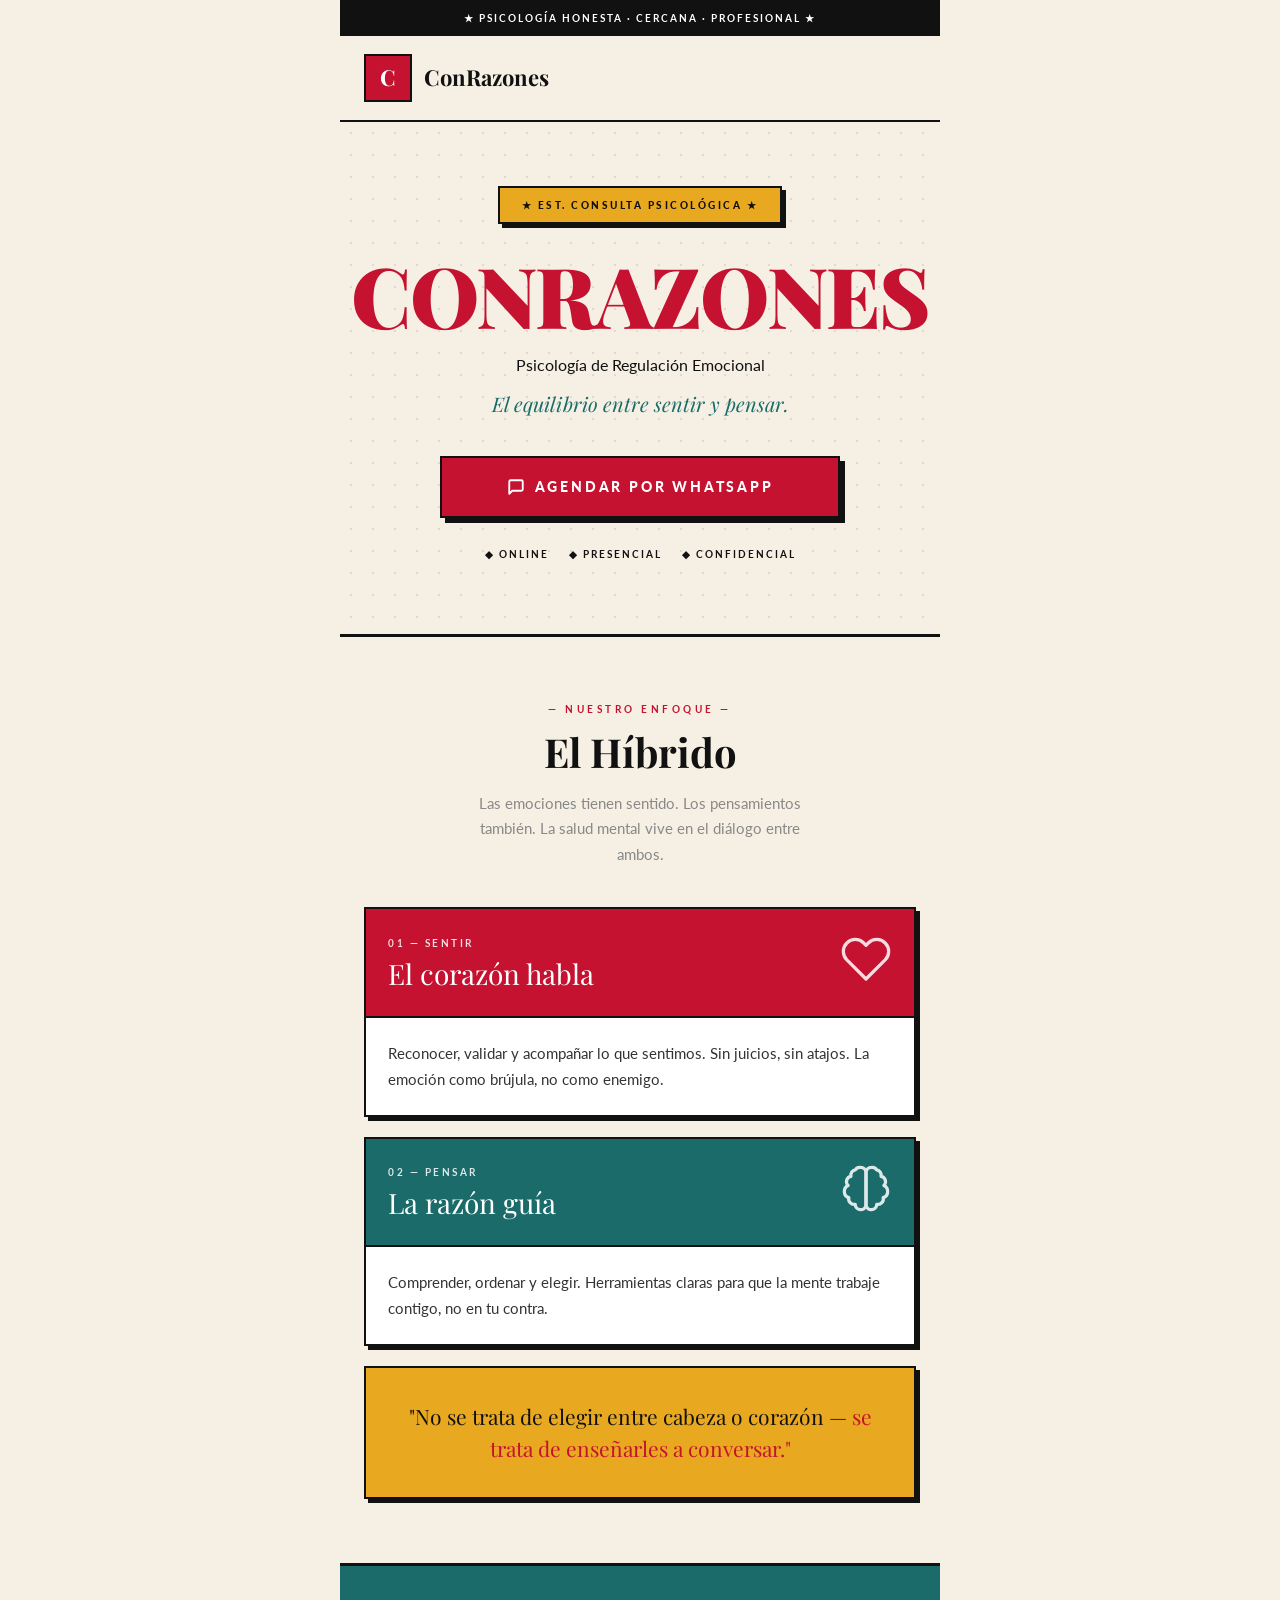
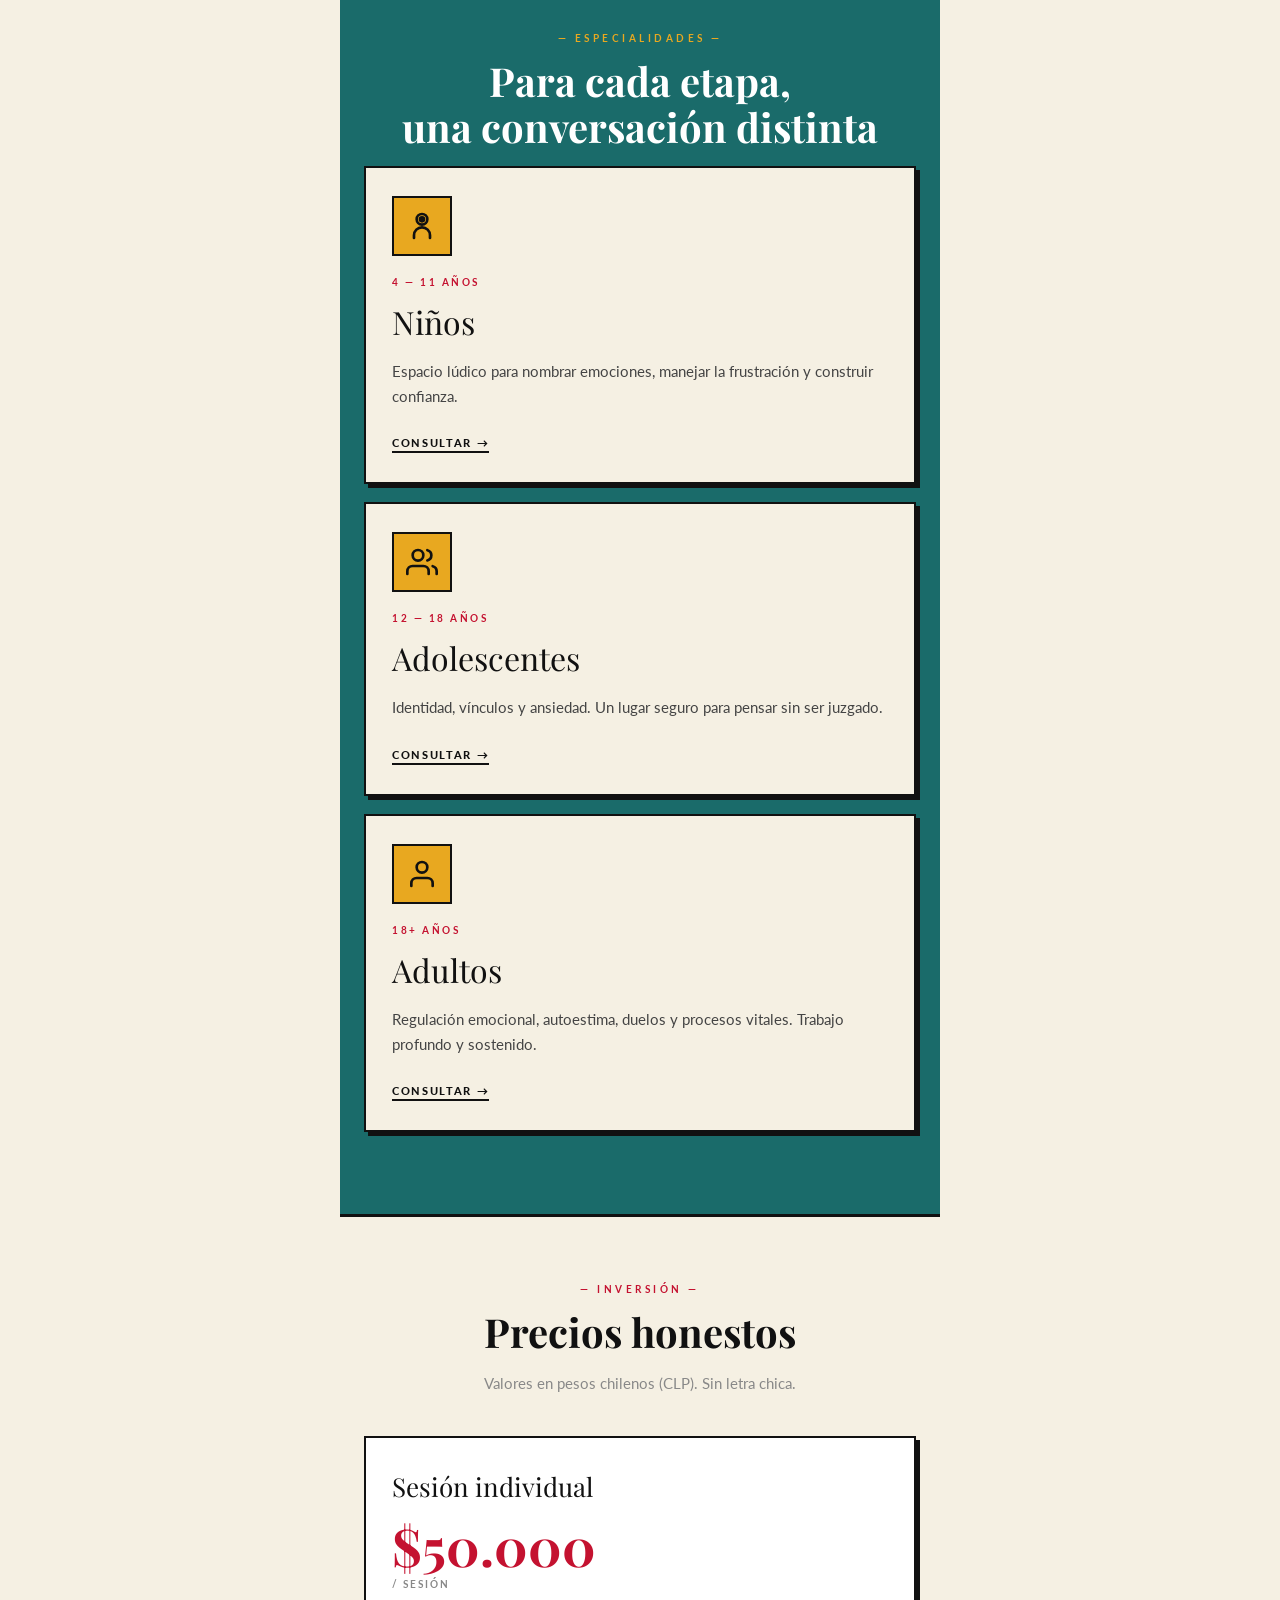
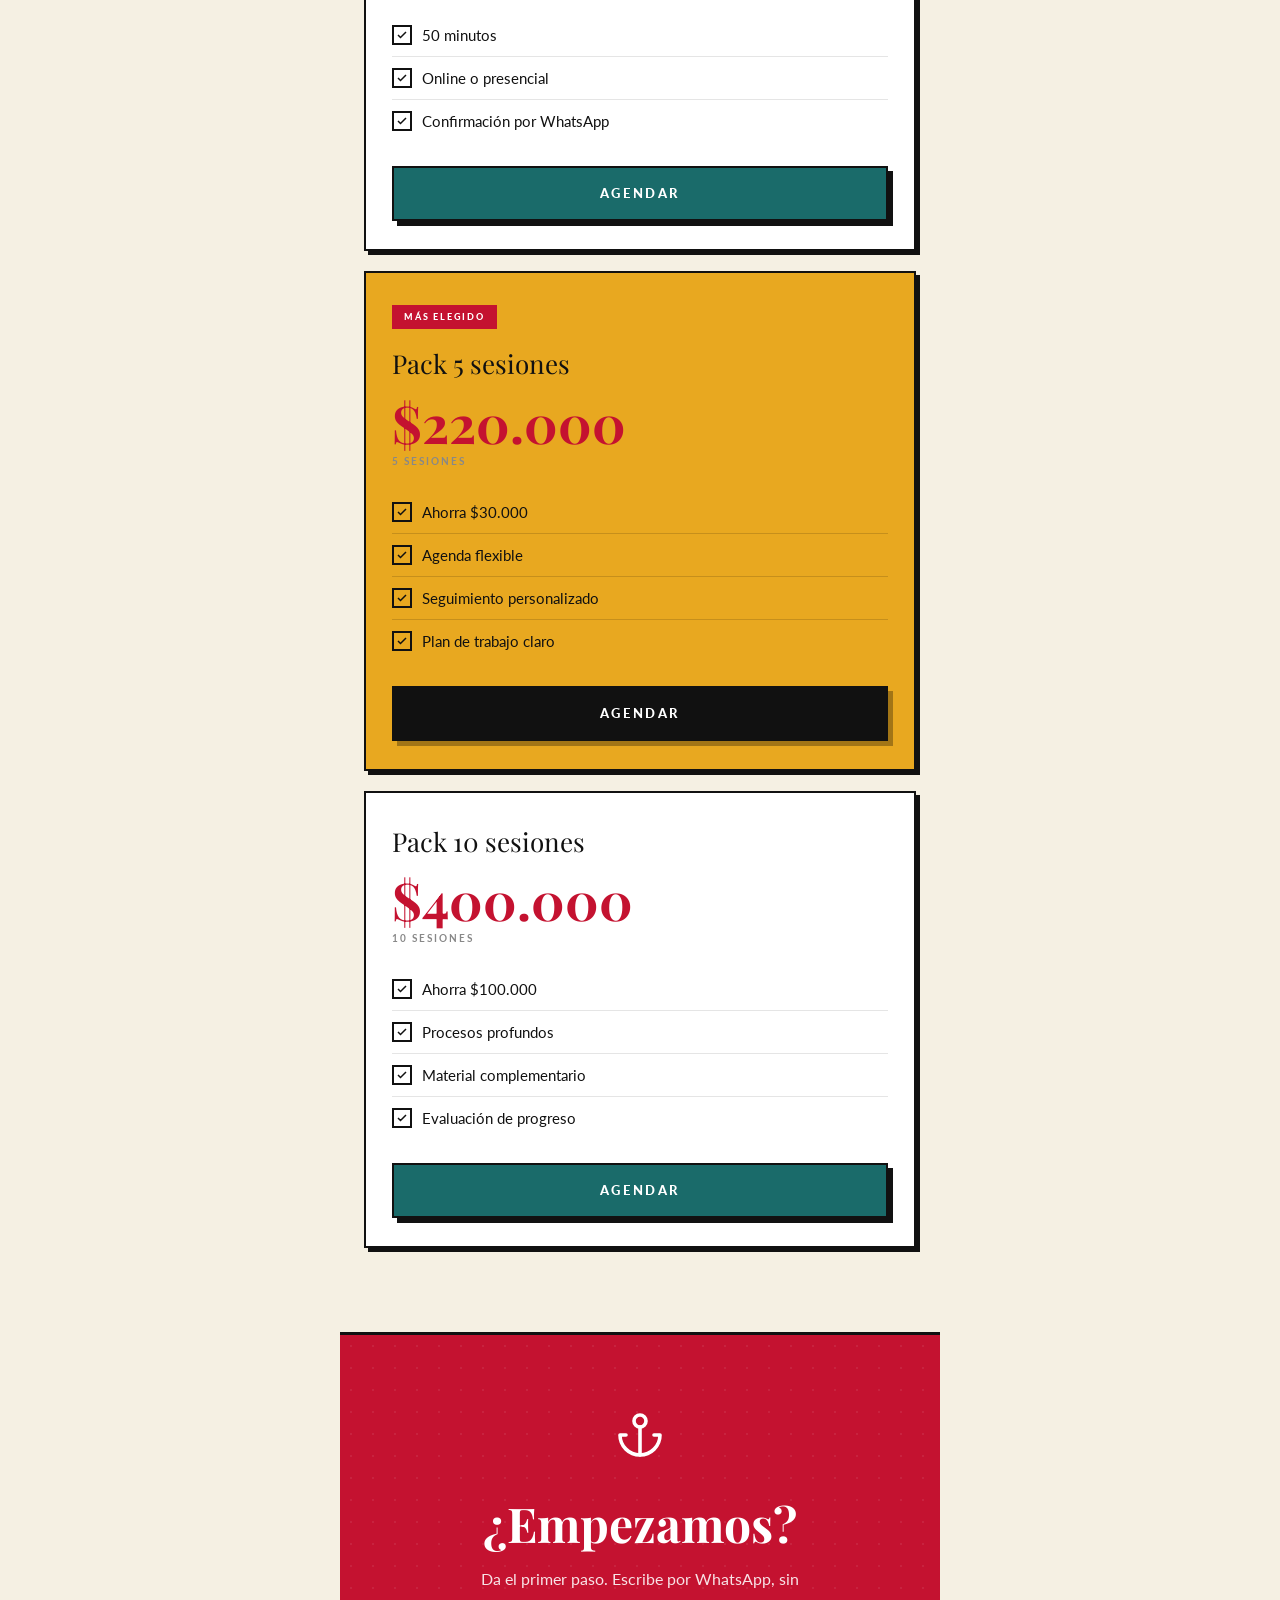
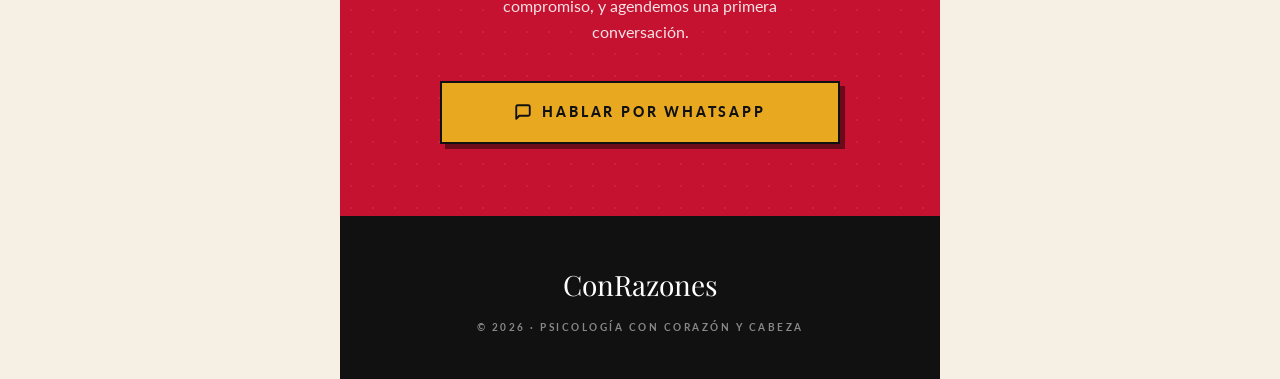
==== commit 69ef6585: "Fix mobile layout: fluid title with clamp(), button fits one line, responsive adjustments" ====
--- a/index.html
+++ b/index.html
@@ -7,7 +7,7 @@
   <link rel="preconnect" href="https://fonts.googleapis.com">
   <link rel="preconnect" href="https://fonts.gstatic.com" crossorigin>
   <link href="https://fonts.googleapis.com/css2?family=Playfair+Display:ital,wght@0,400;0,600;0,700;0,900;1,400;1,600&family=Lato:wght@300;400;700;900&display=swap" rel="stylesheet">
-  <link rel="stylesheet" href="style.css?v=2">
+  <link rel="stylesheet" href="style.css?v=4">
 </head>
 <body>
 
--- a/style.css
+++ b/style.css
@@ -19,7 +19,10 @@
   --shadow: 4px 4px 0px var(--black);
 }
 
-html { scroll-behavior: smooth; }
+html {
+  scroll-behavior: smooth;
+  overflow-x: hidden;
+}
 
 body {
   font-family: 'Lato', sans-serif;
@@ -45,7 +48,7 @@
   padding: 10px 16px;
   font-size: 10px;
   font-weight: 700;
-  letter-spacing: 0.3em;
+  letter-spacing: 0.2em;
   text-transform: uppercase;
 }
 
@@ -121,11 +124,11 @@
 
 .hero-title {
   font-family: 'Playfair Display', serif;
-  font-size: 72px;
+  font-size: clamp(38px, 11vw, 72px);
   font-weight: 900;
   color: var(--red);
   line-height: 1;
-  letter-spacing: -0.01em;
+  letter-spacing: -0.02em;
   margin-bottom: 16px;
 }
 
@@ -540,6 +543,24 @@
    RESPONSIVE
    ================================================ */
 
+/* Mobile adjustments */
+@media (max-width: 420px) {
+  .btn--large {
+    font-size: 12px;
+    letter-spacing: 0.12em;
+    padding: 16px 18px;
+    gap: 8px;
+  }
+  .hero-pills {
+    font-size: 9px;
+    gap: 8px 14px;
+  }
+  .cta-title {
+    font-size: 40px;
+  }
+}
+
+/* Desktop */
 @media (min-width: 768px) {
   body { max-width: 600px; }
   .hero-title { font-size: 84px; }
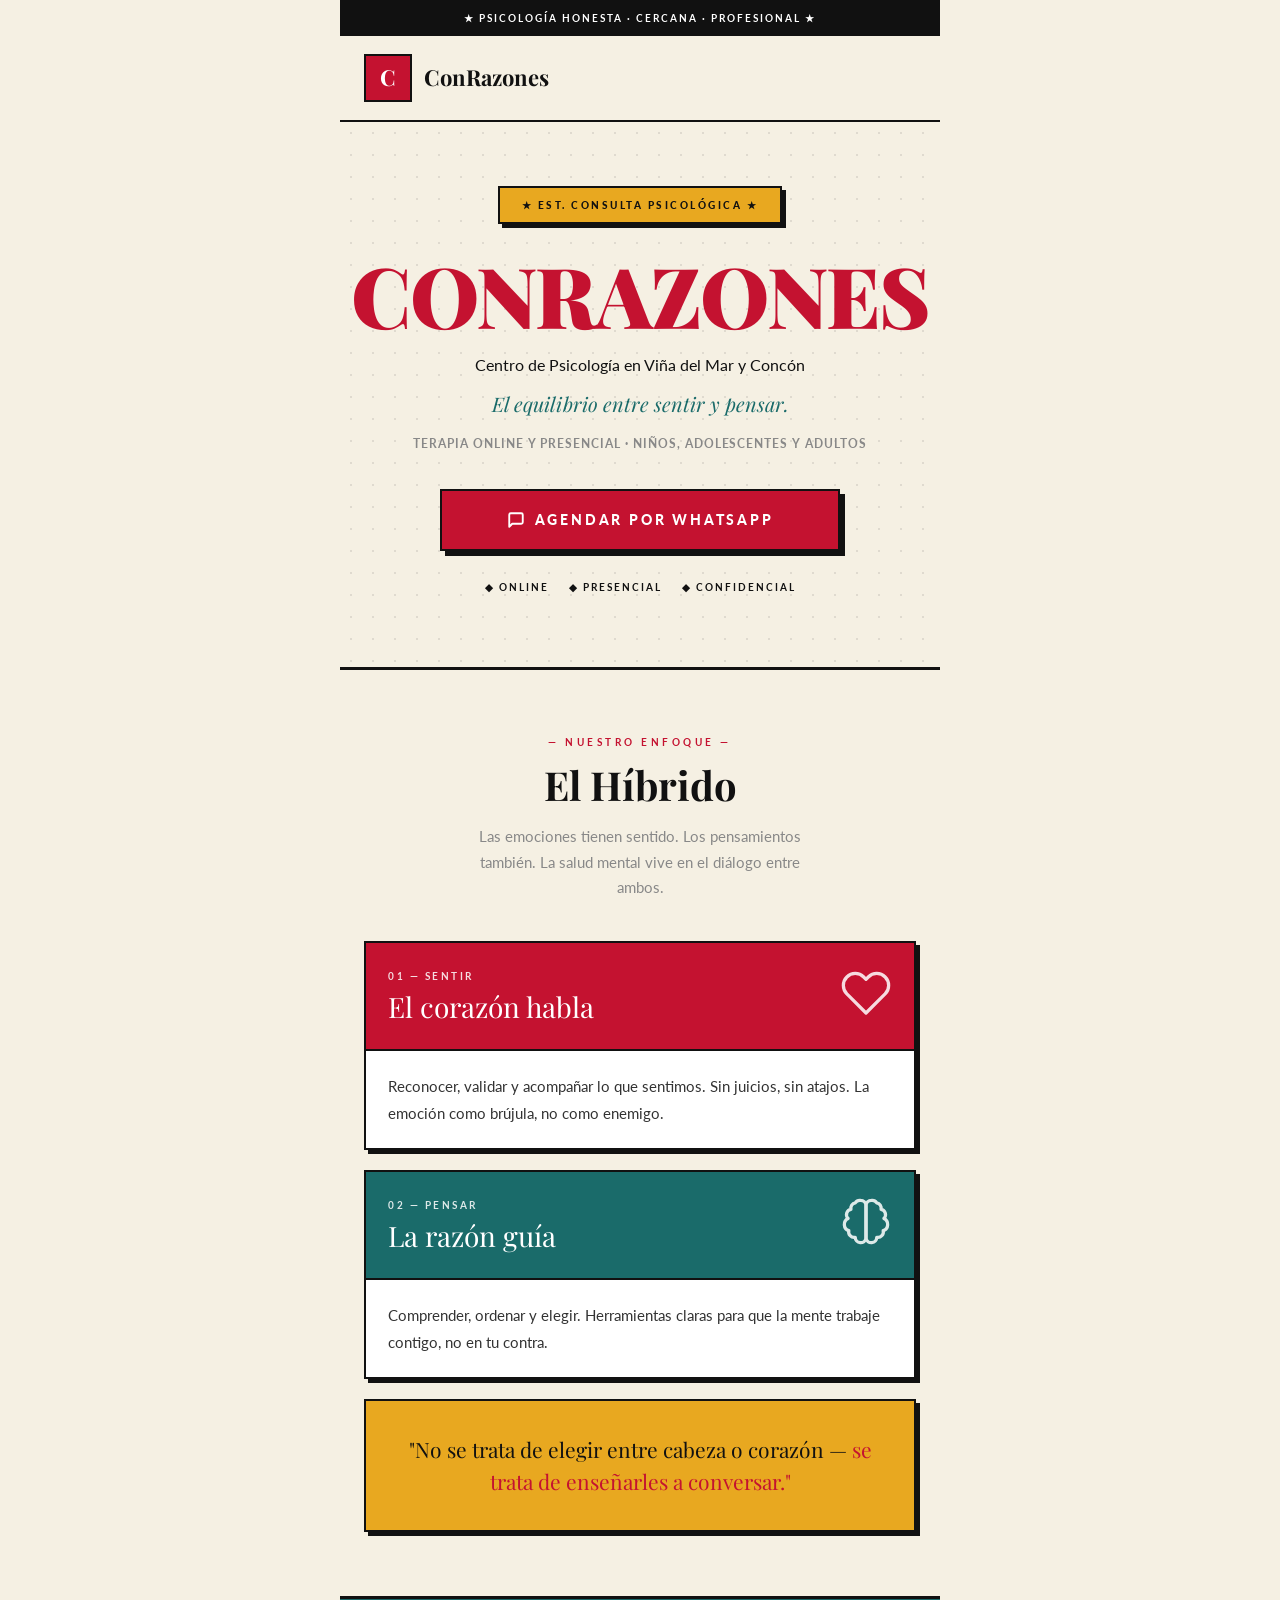
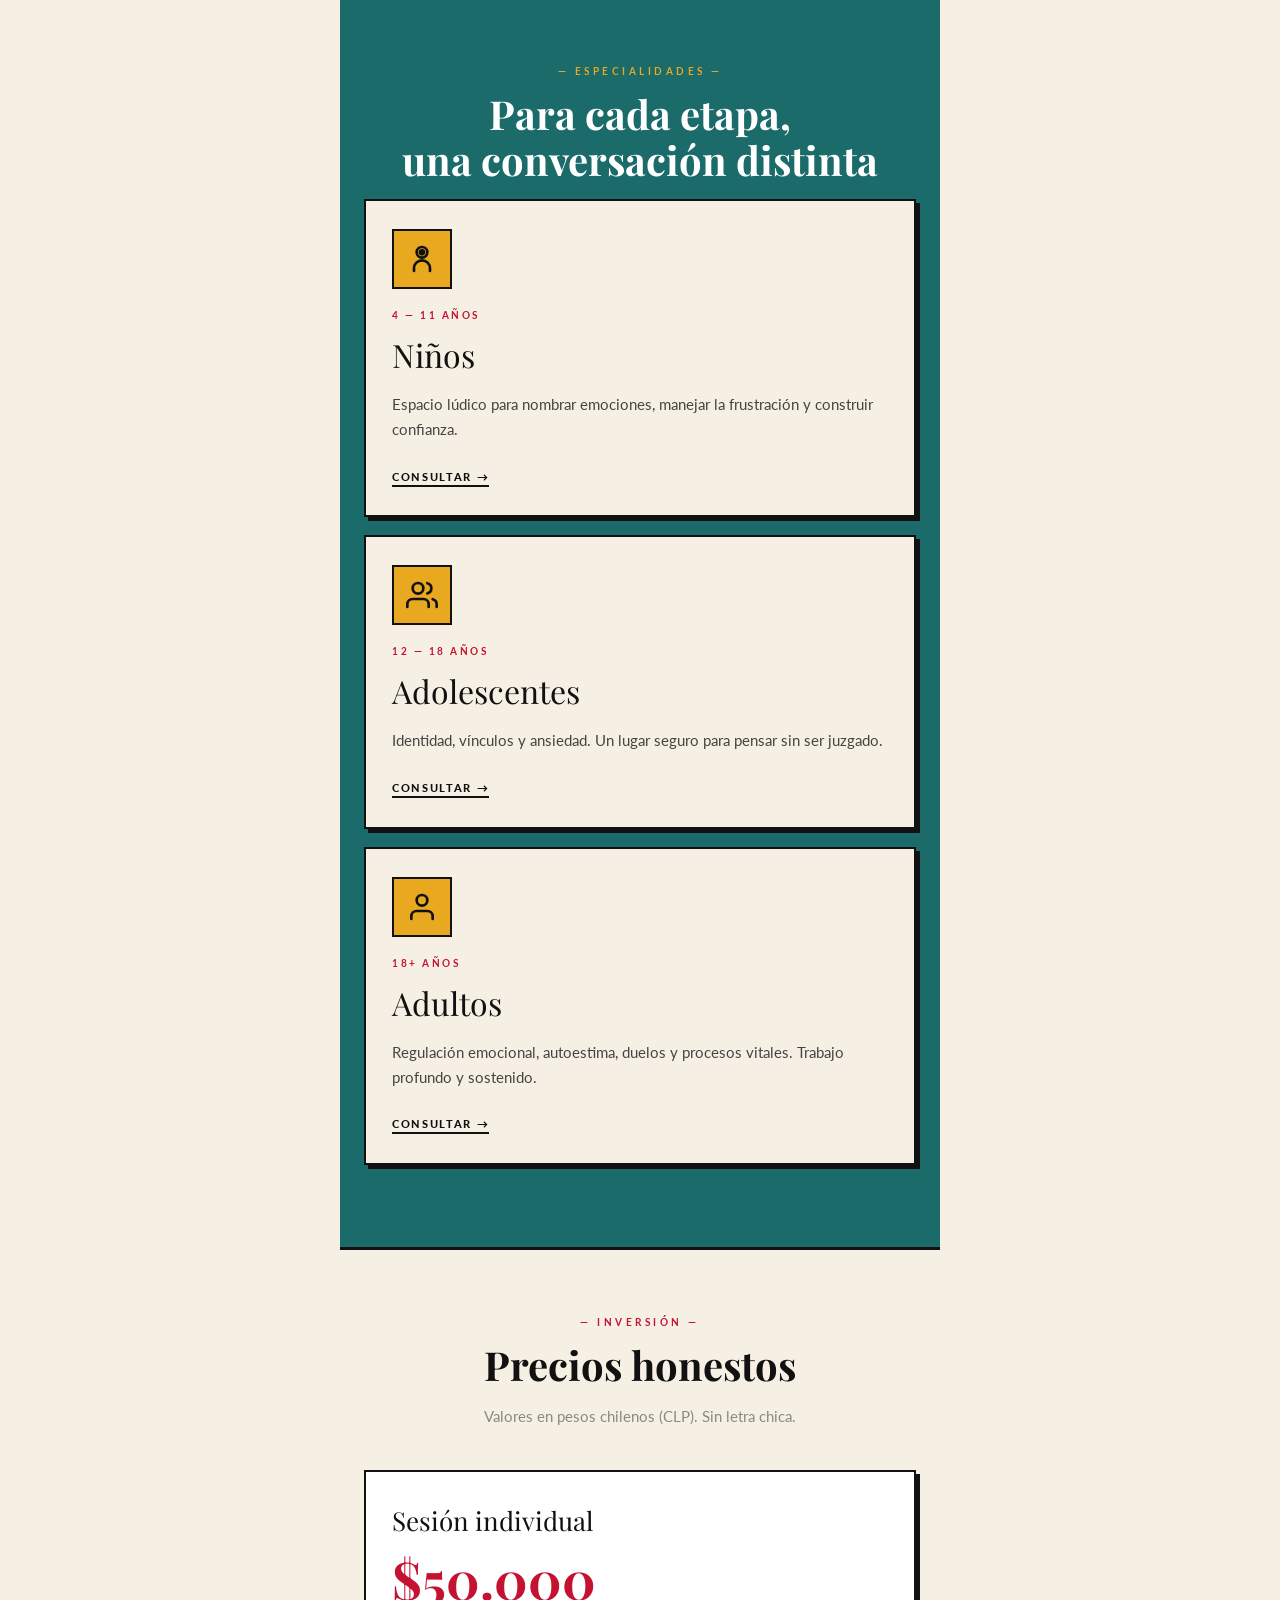
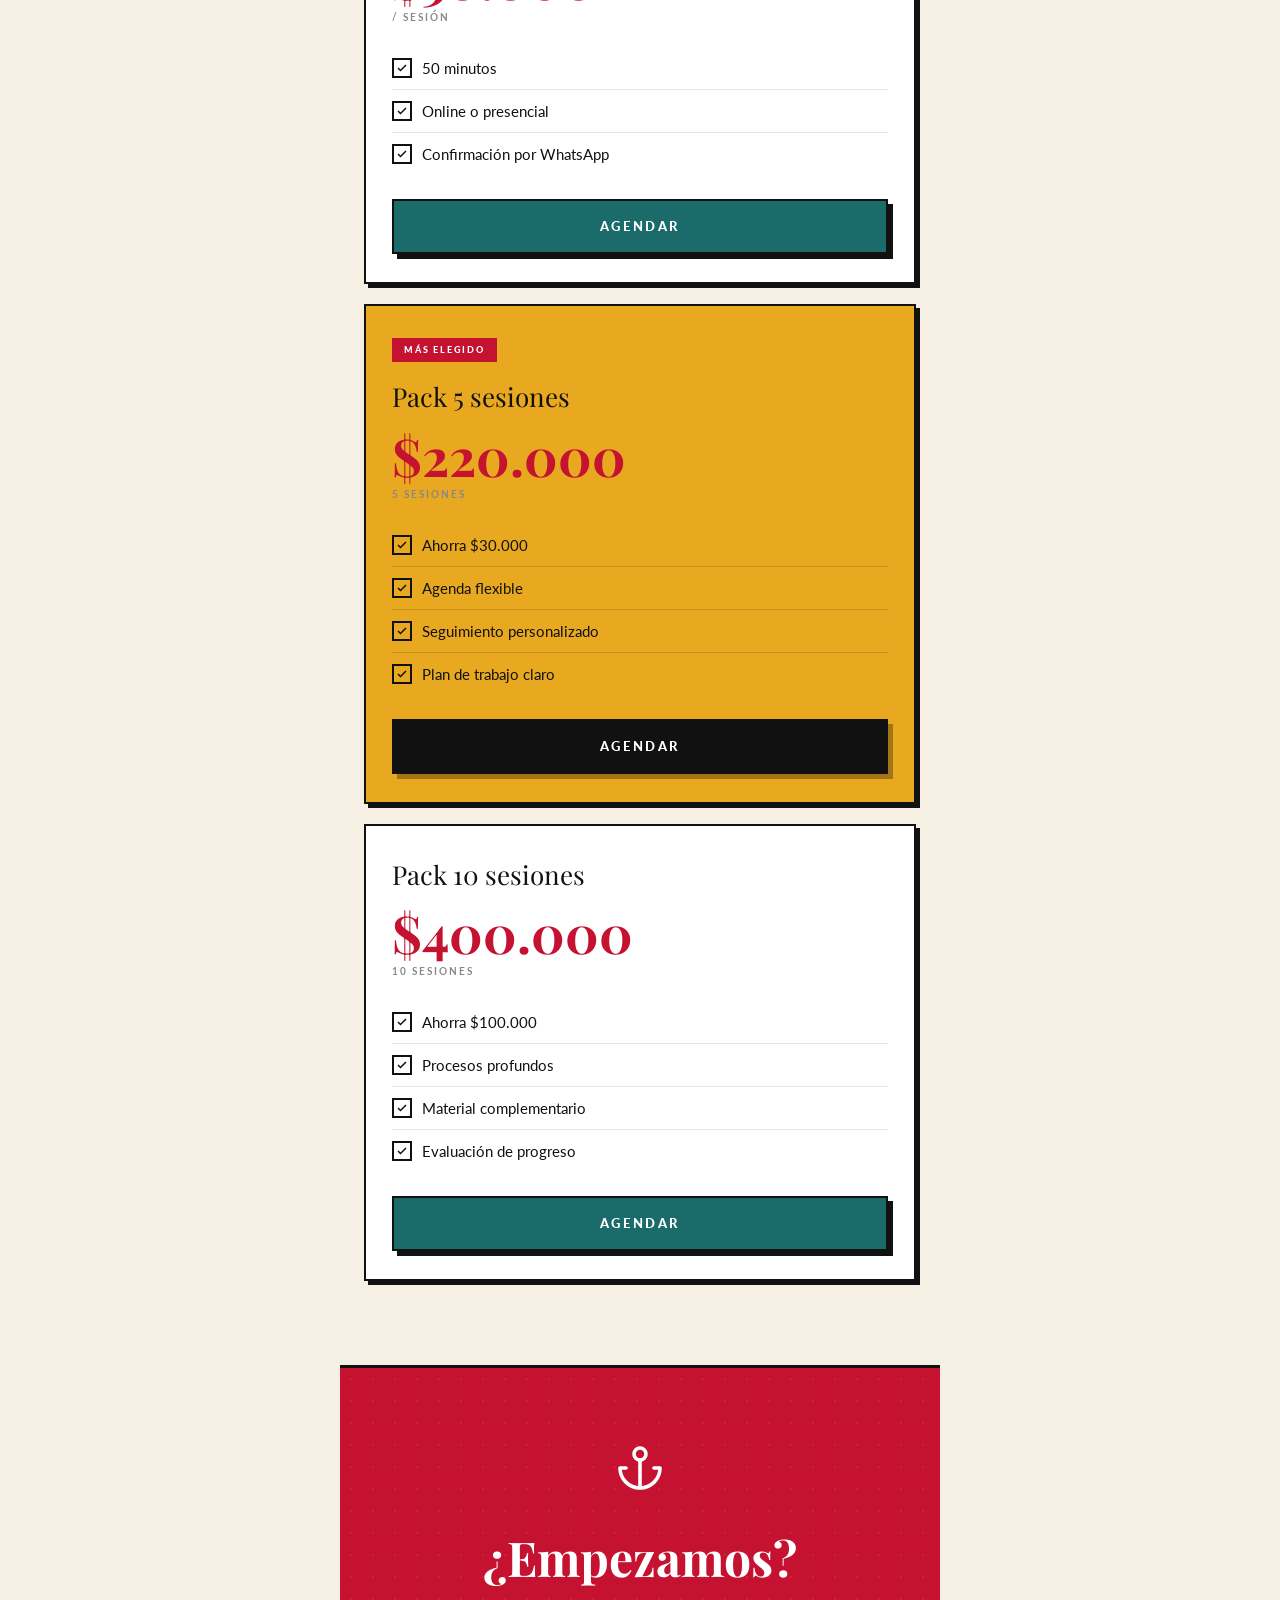
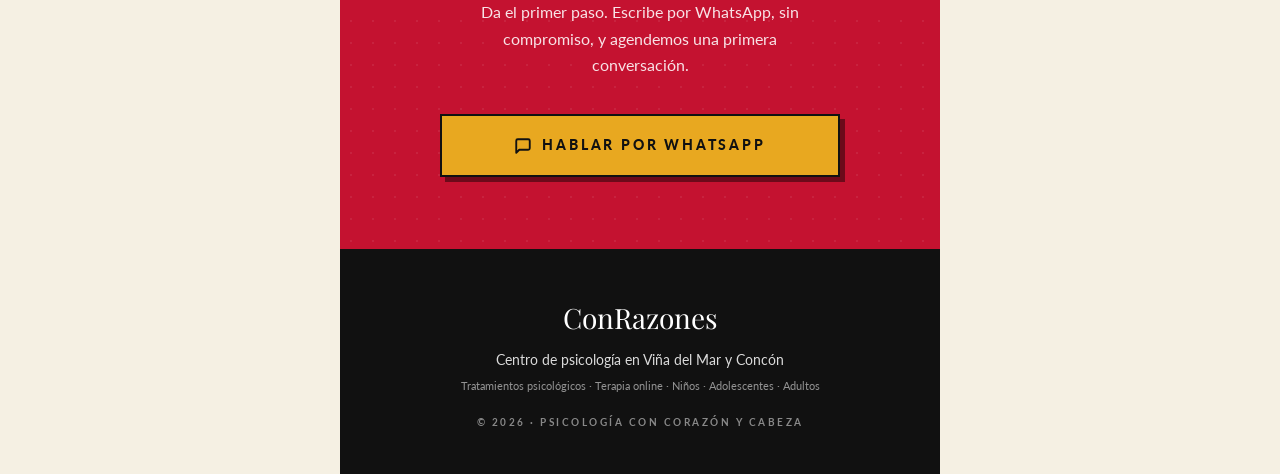
==== commit 5a7a7eee: "SEO: add meta tags, JSON-LD schema, sitemap, robots.txt, location keywords in content" ====
--- a/index.html
+++ b/index.html
@@ -1,13 +1,109 @@
 <!DOCTYPE html>
-<html lang="es">
+<html lang="es-CL">
 <head>
   <meta charset="UTF-8">
   <meta name="viewport" content="width=device-width, initial-scale=1.0">
-  <title>ConRazones — Psicología de Regulación Emocional</title>
+
+  <!-- Primary SEO -->
+  <title>Psicólogo en Viña del Mar y Concón | ConRazones — Terapia Online y Presencial</title>
+  <meta name="description" content="Centro de psicología en Viña del Mar y Concón. Tratamientos psicológicos para niños, adolescentes y adultos: regulación emocional, ansiedad, autoestima. Terapia online y presencial. Agenda por WhatsApp.">
+  <meta name="keywords" content="psicología viña del mar, psicólogo viña del mar, psicología concón, psicólogo concón, centro de psicología, tratamientos psicológicos, terapia online, terapia presencial, regulación emocional, ansiedad, psicoterapia chile">
+  <meta name="author" content="ConRazones">
+  <meta name="robots" content="index, follow, max-image-preview:large">
+  <link rel="canonical" href="https://conrazones.vercel.app/">
+
+  <!-- Geo Tags (Viña del Mar) -->
+  <meta name="geo.region" content="CL-VS">
+  <meta name="geo.placename" content="Viña del Mar, Concón">
+  <meta name="geo.position" content="-33.024444;-71.551111">
+  <meta name="ICBM" content="-33.024444, -71.551111">
+
+  <!-- Open Graph (Facebook / WhatsApp / LinkedIn) -->
+  <meta property="og:type" content="website">
+  <meta property="og:locale" content="es_CL">
+  <meta property="og:site_name" content="ConRazones">
+  <meta property="og:title" content="Psicólogo en Viña del Mar y Concón | ConRazones">
+  <meta property="og:description" content="Centro de psicología en Viña del Mar y Concón. Terapia online y presencial para niños, adolescentes y adultos. Agenda por WhatsApp.">
+  <meta property="og:url" content="https://conrazones.vercel.app/">
+  <meta property="og:image" content="https://conrazones.vercel.app/og-image.jpg">
+  <meta property="og:image:width" content="1200">
+  <meta property="og:image:height" content="630">
+
+  <!-- Twitter Card -->
+  <meta name="twitter:card" content="summary_large_image">
+  <meta name="twitter:title" content="Psicólogo en Viña del Mar y Concón | ConRazones">
+  <meta name="twitter:description" content="Centro de psicología en Viña del Mar y Concón. Terapia online y presencial. Agenda por WhatsApp.">
+  <meta name="twitter:image" content="https://conrazones.vercel.app/og-image.jpg">
+
+  <!-- Mobile / Browser Chrome -->
+  <meta name="theme-color" content="#C41230">
+  <meta name="format-detection" content="telephone=no">
+
+  <!-- Favicon (SVG inline — funciona en Chrome/Firefox/Safari modernos) -->
+  <link rel="icon" href="data:image/svg+xml,%3Csvg xmlns='http://www.w3.org/2000/svg' viewBox='0 0 100 100'%3E%3Crect width='100' height='100' fill='%23C41230'/%3E%3Ctext x='50' y='72' font-family='Georgia,serif' font-size='70' font-weight='700' fill='%23fff' text-anchor='middle'%3EC%3C/text%3E%3C/svg%3E">
+
+  <!-- Structured Data — Schema.org JSON-LD -->
+  <script type="application/ld+json">
+  {
+    "@context": "https://schema.org",
+    "@type": "MedicalBusiness",
+    "@id": "https://conrazones.vercel.app/#business",
+    "name": "ConRazones",
+    "alternateName": "ConRazones Psicología",
+    "description": "Centro de psicología en Viña del Mar y Concón. Tratamientos psicológicos para niños, adolescentes y adultos. Terapia online y presencial.",
+    "url": "https://conrazones.vercel.app/",
+    "telephone": "+56988238047",
+    "image": "https://conrazones.vercel.app/og-image.jpg",
+    "priceRange": "$50.000 - $400.000 CLP",
+    "address": {
+      "@type": "PostalAddress",
+      "addressLocality": "Viña del Mar",
+      "addressRegion": "Valparaíso",
+      "addressCountry": "CL"
+    },
+    "geo": {
+      "@type": "GeoCoordinates",
+      "latitude": -33.024444,
+      "longitude": -71.551111
+    },
+    "areaServed": [
+      { "@type": "City", "name": "Viña del Mar" },
+      { "@type": "City", "name": "Concón" },
+      { "@type": "City", "name": "Valparaíso" },
+      { "@type": "Country", "name": "Chile" }
+    ],
+    "medicalSpecialty": "Psychiatric",
+    "availableService": [
+      {
+        "@type": "MedicalTherapy",
+        "name": "Psicoterapia para niños",
+        "description": "Espacio lúdico para nombrar emociones, manejar la frustración y construir confianza (4-11 años)."
+      },
+      {
+        "@type": "MedicalTherapy",
+        "name": "Psicoterapia para adolescentes",
+        "description": "Identidad, vínculos y ansiedad. Espacio seguro para adolescentes (12-18 años)."
+      },
+      {
+        "@type": "MedicalTherapy",
+        "name": "Psicoterapia para adultos",
+        "description": "Regulación emocional, autoestima, duelos y procesos vitales (18+ años)."
+      },
+      {
+        "@type": "MedicalTherapy",
+        "name": "Terapia online",
+        "description": "Sesiones de psicoterapia por videollamada para Chile y el extranjero."
+      }
+    ],
+    "sameAs": []
+  }
+  </script>
+
+  <!-- Fonts -->
   <link rel="preconnect" href="https://fonts.googleapis.com">
   <link rel="preconnect" href="https://fonts.gstatic.com" crossorigin>
   <link href="https://fonts.googleapis.com/css2?family=Playfair+Display:ital,wght@0,400;0,600;0,700;0,900;1,400;1,600&family=Lato:wght@300;400;700;900&display=swap" rel="stylesheet">
-  <link rel="stylesheet" href="style.css?v=4">
+  <link rel="stylesheet" href="style.css?v=6">
 </head>
 <body>
 
@@ -29,8 +125,9 @@
     <div class="hero-inner">
       <span class="hero-badge">★ EST. CONSULTA PSICOLÓGICA ★</span>
       <h1 class="hero-title">CONRAZONES</h1>
-      <p class="hero-sub">Psicología de Regulación Emocional</p>
+      <p class="hero-sub">Centro de Psicología en Viña del Mar y Concón</p>
       <p class="hero-tagline">El equilibrio entre sentir y pensar.</p>
+      <p class="hero-location">Terapia online y presencial · Niños, adolescentes y adultos</p>
       <a href="https://wa.me/56988238047?text=Hola%2C%20me%20gustar%C3%ADa%20agendar%20una%20consulta"
          class="btn btn--red btn--large" target="_blank" rel="noopener">
         <svg class="btn-icon" xmlns="http://www.w3.org/2000/svg" viewBox="0 0 24 24" fill="none" stroke="currentColor" stroke-width="2.5" stroke-linecap="round" stroke-linejoin="round">
@@ -233,6 +330,8 @@
   <!-- Footer -->
   <footer class="site-footer">
     <p class="footer-brand">ConRazones</p>
+    <p class="footer-tagline">Centro de psicología en Viña del Mar y Concón</p>
+    <p class="footer-services">Tratamientos psicológicos · Terapia online · Niños · Adolescentes · Adultos</p>
     <p class="footer-copy">© 2026 · PSICOLOGÍA CON CORAZÓN Y CABEZA</p>
   </footer>
 
--- a/style.css
+++ b/style.css
@@ -144,6 +144,15 @@
   font-size: 20px;
   font-style: italic;
   color: var(--teal);
+  margin-bottom: 14px;
+}
+
+.hero-location {
+  font-size: 12px;
+  font-weight: 700;
+  letter-spacing: 0.08em;
+  color: var(--gray);
+  text-transform: uppercase;
   margin-bottom: 36px;
 }
 
@@ -529,7 +538,20 @@
   font-family: 'Playfair Display', serif;
   font-size: 28px;
   font-weight: 400;
-  margin-bottom: 12px;
+  margin-bottom: 8px;
+}
+
+.footer-tagline {
+  font-size: 14px;
+  color: rgba(255,255,255,0.85);
+  margin-bottom: 6px;
+}
+
+.footer-services {
+  font-size: 11px;
+  color: rgba(255,255,255,0.55);
+  margin-bottom: 18px;
+  line-height: 1.7;
 }
 
 .footer-copy {
